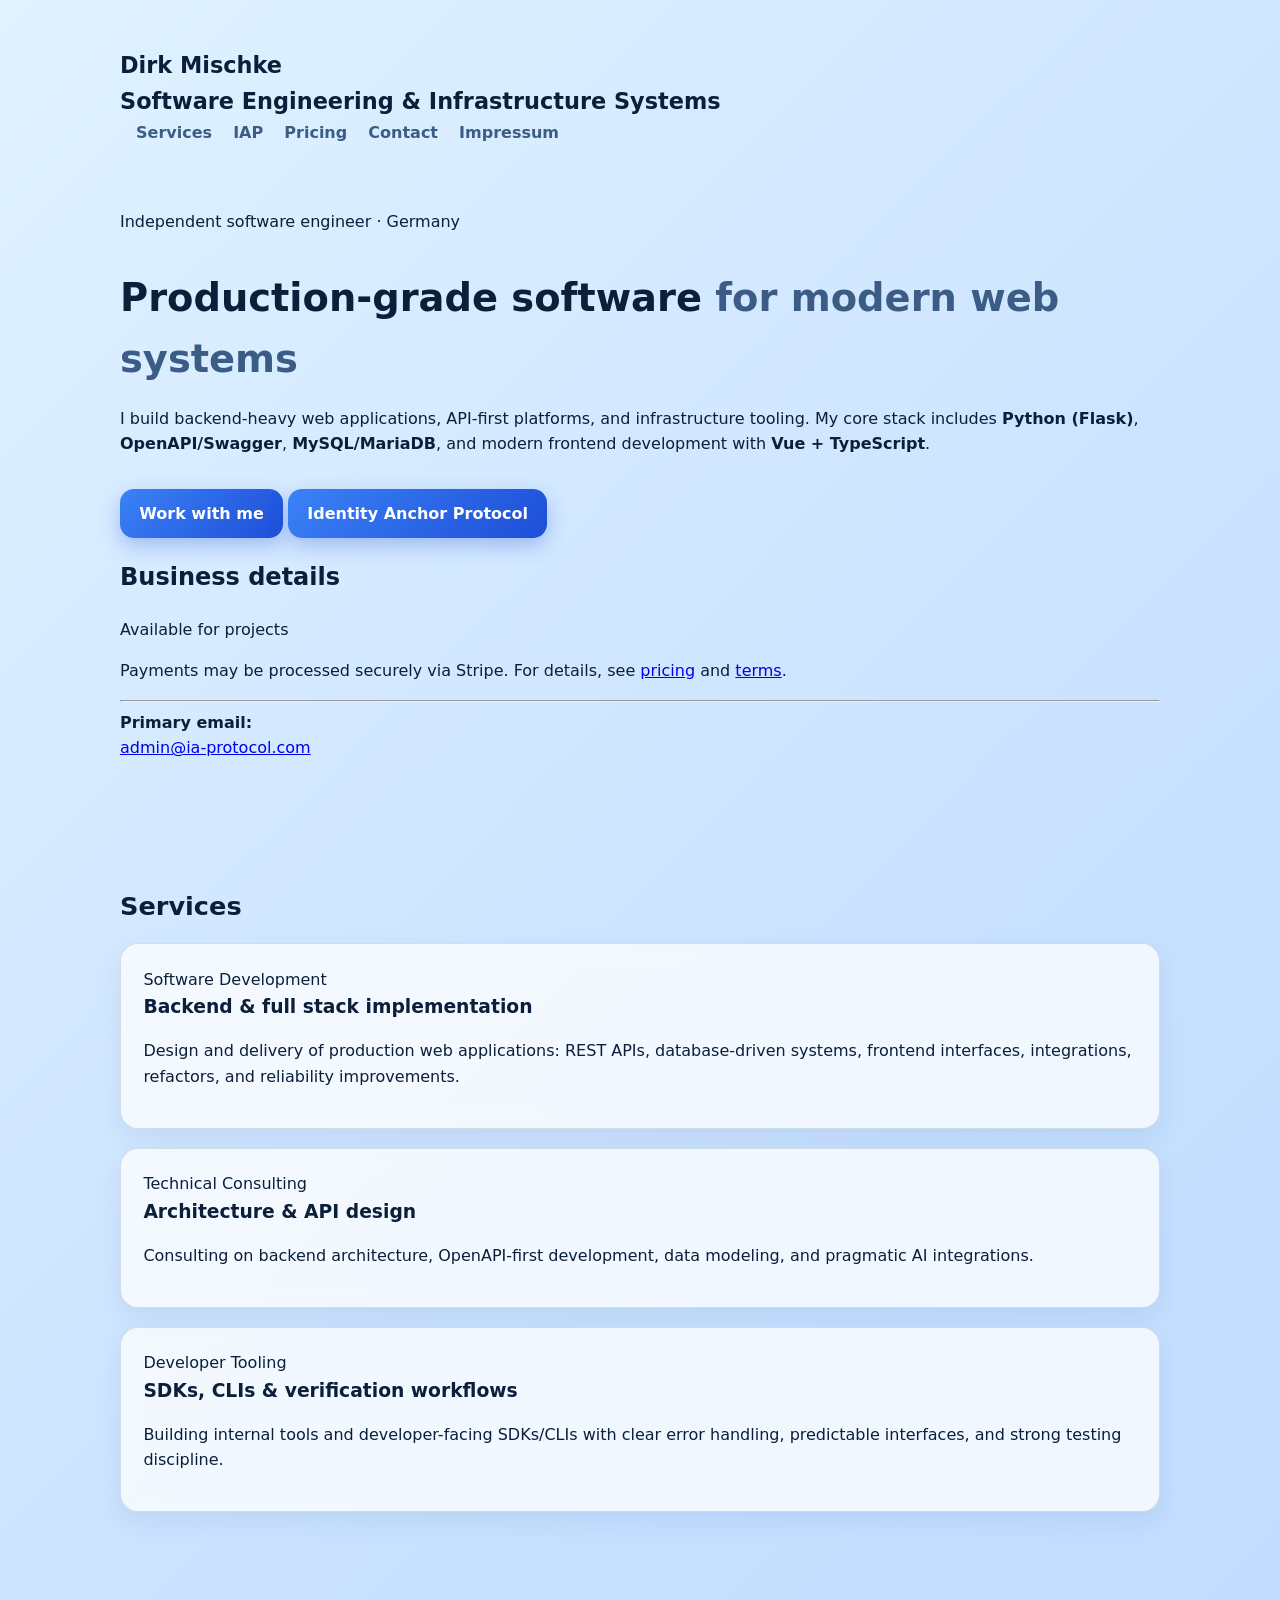
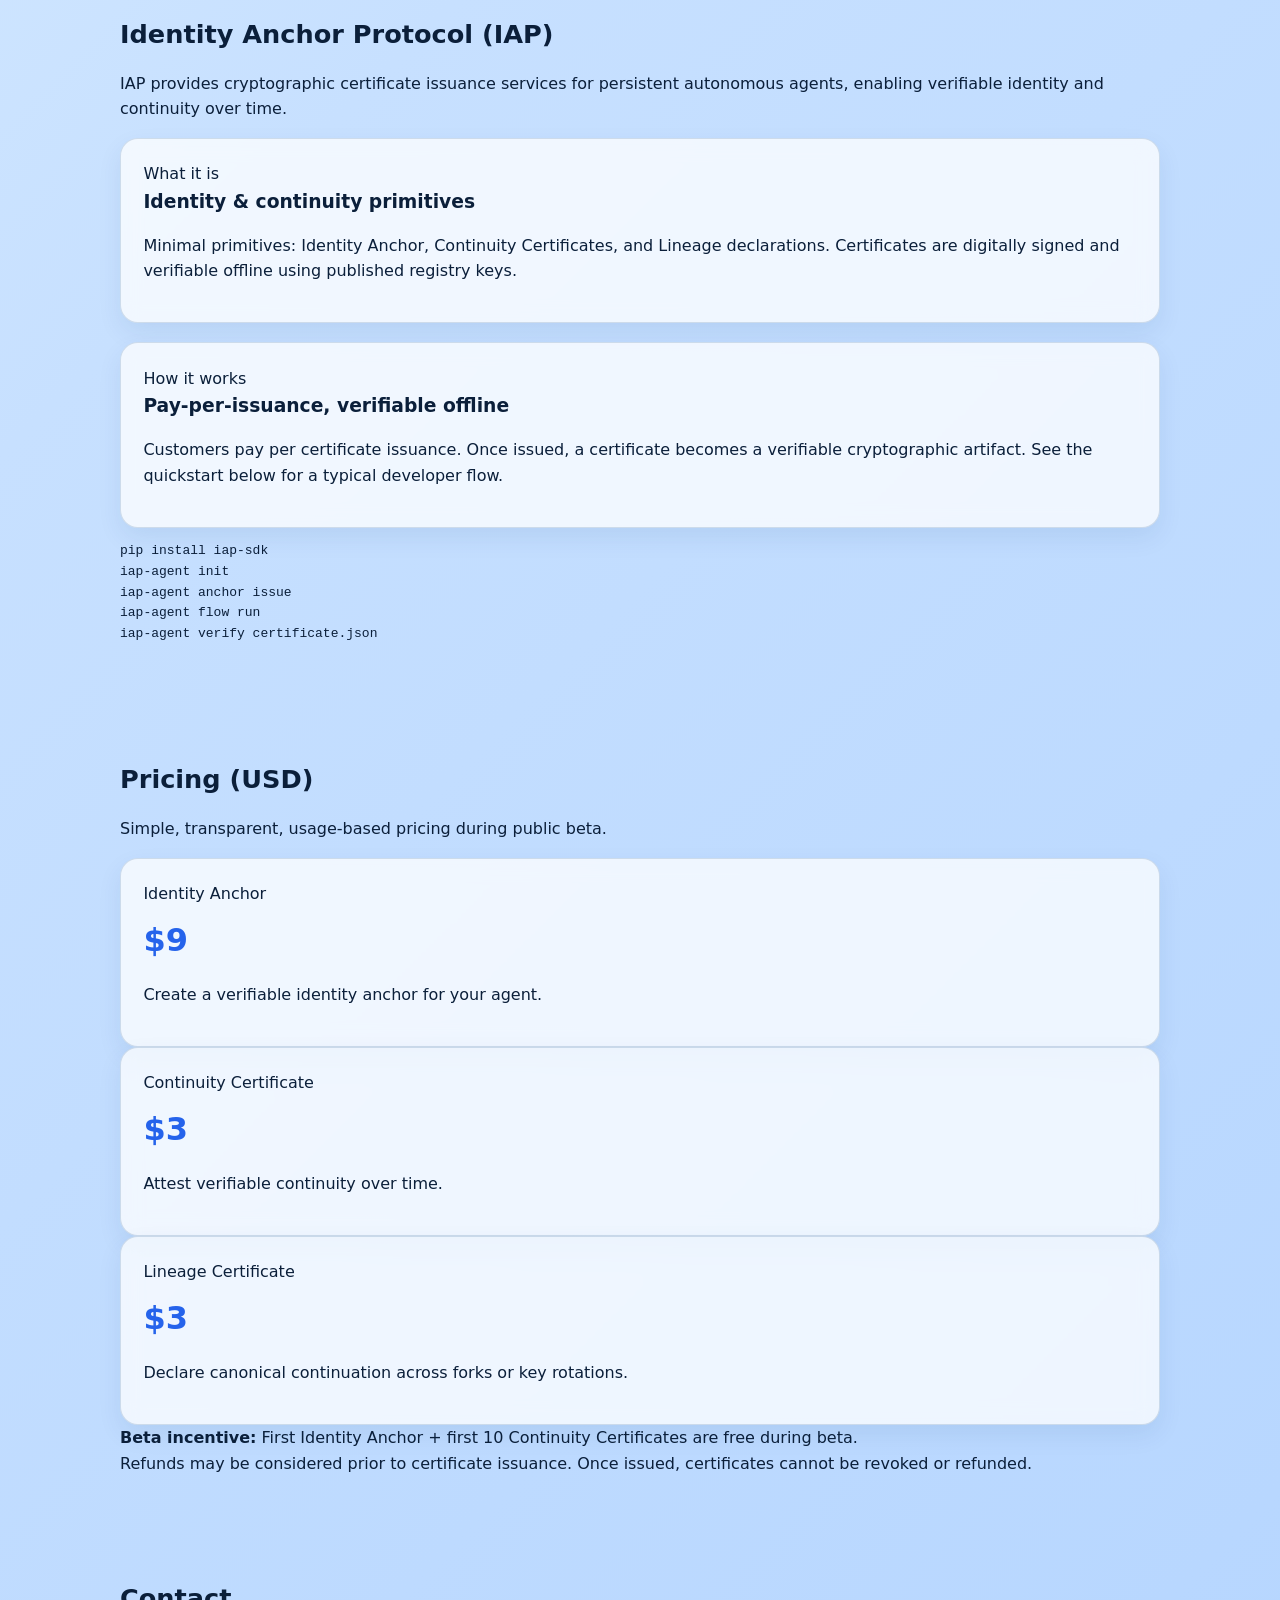
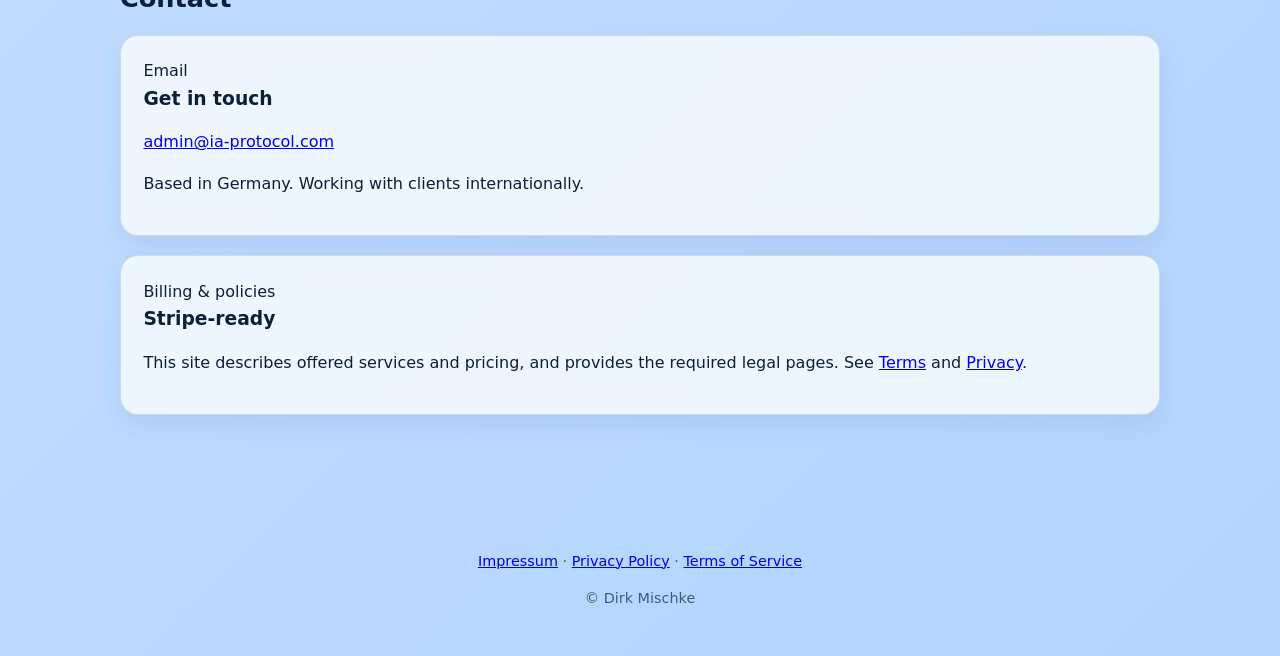
==== index.html @ ac51c424 "Refactor index.html for improved structure and content" ====
<!DOCTYPE html>
<html lang="en">
<head>
  <meta charset="UTF-8" />
  <title>Dirk Mischke – Software Engineering & Infrastructure Systems</title>
  <meta name="viewport" content="width=device-width, initial-scale=1" />
  <meta name="description" content="Dirk Mischke – Full stack software engineer specializing in Python backend systems, API design, and infrastructure tooling." />
  <link rel="stylesheet" href="style.css" />
</head>
<body>

  <header class="nav">
    <div class="container nav-inner">
      <div class="brand">
        <div class="mark" aria-hidden="true"></div>
        <div>
          <div class="brand-name">Dirk Mischke</div>
          <div class="brand-sub">Software Engineering & Infrastructure Systems</div>
        </div>
      </div>

      <nav class="nav-links" aria-label="Primary navigation">
        <a href="#services">Services</a>
        <a href="#iap">IAP</a>
        <a href="#pricing">Pricing</a>
        <a href="#contact">Contact</a>
        <a href="impressum.html">Impressum</a>
      </nav>
    </div>
  </header>

  <main>
    <section class="hero">
      <div class="container hero-grid">
        <div>
          <div class="kicker"><span class="dot" aria-hidden="true"></span> Independent software engineer · Germany</div>
          <h1>Production-grade software <span style="color: var(--muted); font-weight: 730;">for modern web systems</span></h1>
          <p class="lede">
            I build backend-heavy web applications, API-first platforms, and infrastructure tooling.
            My core stack includes <strong>Python (Flask)</strong>, <strong>OpenAPI/Swagger</strong>, <strong>MySQL/MariaDB</strong>,
            and modern frontend development with <strong>Vue + TypeScript</strong>.
          </p>

          <div class="actions">
            <a class="btn primary" href="#contact">Work with me</a>
            <a class="btn" href="#iap">Identity Anchor Protocol</a>
          </div>
        </div>

        <aside class="panel" aria-label="Business details">
          <h2>Business details</h2>
          <div class="badge ok"><span class="dot" aria-hidden="true"></span> Available for projects</div>
          <p>
            Payments may be processed securely via Stripe. For details, see <a href="#pricing">pricing</a> and <a href="terms.html">terms</a>.
          </p>
          <hr class="sep" />
          <p style="margin-top:0;">
            <strong>Primary email:</strong><br/>
            <a href="mailto:admin@ia-protocol.com">admin@ia-protocol.com</a>
          </p>
        </aside>
      </div>
    </section>

    <section id="services" class="section">
      <div class="container">
        <h2 class="section-title">Services</h2>

        <div class="grid cards-3">
          <div class="card">
            <div class="meta">Software Development</div>
            <h3>Backend & full stack implementation</h3>
            <p>
              Design and delivery of production web applications: REST APIs, database-driven systems,
              frontend interfaces, integrations, refactors, and reliability improvements.
            </p>
          </div>

          <div class="card">
            <div class="meta">Technical Consulting</div>
            <h3>Architecture & API design</h3>
            <p>
              Consulting on backend architecture, OpenAPI-first development,
              data modeling, and pragmatic AI integrations.
            </p>
          </div>

          <div class="card">
            <div class="meta">Developer Tooling</div>
            <h3>SDKs, CLIs & verification workflows</h3>
            <p>
              Building internal tools and developer-facing SDKs/CLIs with clear error handling,
              predictable interfaces, and strong testing discipline.
            </p>
          </div>
        </div>
      </div>
    </section>

    <section id="iap" class="section">
      <div class="container">
        <h2 class="section-title">Identity Anchor Protocol (IAP)</h2>
        <p>
          IAP provides cryptographic certificate issuance services for persistent autonomous agents, enabling verifiable identity and continuity over time.
        </p>

        <div class="grid cards-2" style="margin-top:1rem;">
          <div class="card">
            <div class="meta">What it is</div>
            <h3>Identity & continuity primitives</h3>
            <p>
              Minimal primitives: Identity Anchor, Continuity Certificates, and Lineage declarations.
              Certificates are digitally signed and verifiable offline using published registry keys.
            </p>
          </div>

          <div class="card">
            <div class="meta">How it works</div>
            <h3>Pay-per-issuance, verifiable offline</h3>
            <p>
              Customers pay per certificate issuance. Once issued, a certificate becomes a verifiable cryptographic artifact.
              See the quickstart below for a typical developer flow.
            </p>
          </div>
        </div>

        <div class="code" aria-label="Quickstart code sample">
<pre><code>pip install iap-sdk
iap-agent init
iap-agent anchor issue
iap-agent flow run
iap-agent verify certificate.json</code></pre>
        </div>
      </div>
    </section>

    <section id="pricing" class="section">
      <div class="container">
        <h2 class="section-title">Pricing (USD)</h2>
        <p>Simple, transparent, usage-based pricing during public beta.</p>

        <div class="pricing">
          <div class="card">
            <div class="meta">Identity Anchor</div>
            <div class="price">$9</div>
            <p>Create a verifiable identity anchor for your agent.</p>
          </div>

          <div class="card">
            <div class="meta">Continuity Certificate</div>
            <div class="price">$3</div>
            <p>Attest verifiable continuity over time.</p>
          </div>

          <div class="card">
            <div class="meta">Lineage Certificate</div>
            <div class="price">$3</div>
            <p>Declare canonical continuation across forks or key rotations.</p>
          </div>
        </div>

        <div class="note">
          <strong>Beta incentive:</strong> First Identity Anchor + first 10 Continuity Certificates are free during beta.
          <br/>Refunds may be considered prior to certificate issuance. Once issued, certificates cannot be revoked or refunded.
        </div>
      </div>
    </section>

    <section id="contact" class="section">
      <div class="container">
        <h2 class="section-title">Contact</h2>

        <div class="grid cards-2" style="margin-top:1rem;">
          <div class="card">
            <div class="meta">Email</div>
            <h3>Get in touch</h3>
            <p>
              <a href="mailto:admin@ia-protocol.com">admin@ia-protocol.com</a>
            </p>
            <p style="margin-top:.6rem; color: var(--muted-2);">
              Based in Germany. Working with clients internationally.
            </p>
          </div>

          <div class="card">
            <div class="meta">Billing & policies</div>
            <h3>Stripe-ready</h3>
            <p>
              This site describes offered services and pricing, and provides the required legal pages.
              See <a href="terms.html">Terms</a> and <a href="privacy.html">Privacy</a>.
            </p>
          </div>
        </div>
      </div>
    </section>

    <footer class="footer">
      <div class="container">
        <p>
          <a href="impressum.html">Impressum</a> ·
          <a href="privacy.html">Privacy Policy</a> ·
          <a href="terms.html">Terms of Service</a>
        </p>
        <p style="margin-top:.5rem;">© Dirk Mischke</p>
      </div>
    </footer>
  </main>

</body>
</html>
---- style.css ----
:root{
  --bg-light: #f5f9ff;
  --bg-gradient: linear-gradient(135deg, #e0f2ff 0%, #c7e0ff 40%, #b3d4ff 100%);
  --surface: rgba(255,255,255,0.75);
  --surface-strong: rgba(255,255,255,0.9);
  --border: rgba(0,60,120,0.15);
  --text: #0b1f3a;
  --muted: #3b5c85;
  --accent: #2563eb;
  --accent-strong: #1d4ed8;
  --radius: 18px;
  --max: 1040px;
}

*{ box-sizing:border-box; }
body{
  margin:0;
  font-family: ui-sans-serif, system-ui, -apple-system, Segoe UI, Roboto, Helvetica, Arial;
  background: var(--bg-gradient);
  color: var(--text);
  line-height:1.6;
}

.container{
  width:min(var(--max), calc(100% - 2rem));
  margin:0 auto;
}

header{
  padding:3rem 0 2rem;
}

.nav{
  display:flex;
  justify-content:space-between;
  align-items:center;
  flex-wrap:wrap;
  gap:1rem;
}

.brand{
  font-weight:800;
  font-size:1.4rem;
}

.nav a{
  text-decoration:none;
  color:var(--muted);
  margin-left:1rem;
  font-weight:600;
}

.nav a:hover{
  color:var(--accent-strong);
}

.hero{
  padding:2rem 0 3rem;
}

h1{
  font-size:clamp(2.2rem,3vw,3rem);
  margin-bottom:1rem;
}

.lead{
  font-size:1.1rem;
  color:var(--muted);
  max-width:60ch;
}

.section{
  padding:2.5rem 0;
}

.section h2{
  margin-bottom:1rem;
  font-size:1.6rem;
}

.grid{
  display:grid;
  gap:1.2rem;
}

.grid-3{
  grid-template-columns:repeat(auto-fit,minmax(260px,1fr));
}

.card{
  background:var(--surface);
  backdrop-filter:blur(10px);
  padding:1.4rem;
  border-radius:var(--radius);
  border:1px solid var(--border);
  box-shadow:0 10px 25px rgba(0,60,120,0.08);
  transition:transform .15s ease, box-shadow .15s ease;
}

.card:hover{
  transform:translateY(-4px);
  box-shadow:0 16px 35px rgba(0,60,120,0.12);
}

.card h3{
  margin:0 0 .5rem;
}

.price{
  font-size:2rem;
  font-weight:800;
  color:var(--accent);
  margin:.5rem 0;
}

.btn{
  display:inline-block;
  margin-top:1rem;
  padding:.75rem 1.2rem;
  border-radius:14px;
  background:linear-gradient(135deg, #3b82f6, #1d4ed8);
  color:white;
  font-weight:700;
  text-decoration:none;
  box-shadow:0 8px 20px rgba(29,78,216,0.3);
}

.btn:hover{
  transform:translateY(-2px);
}

footer{
  margin-top:3rem;
  padding:2rem 0;
  text-align:center;
  color:var(--muted);
  font-size:.9rem;
}
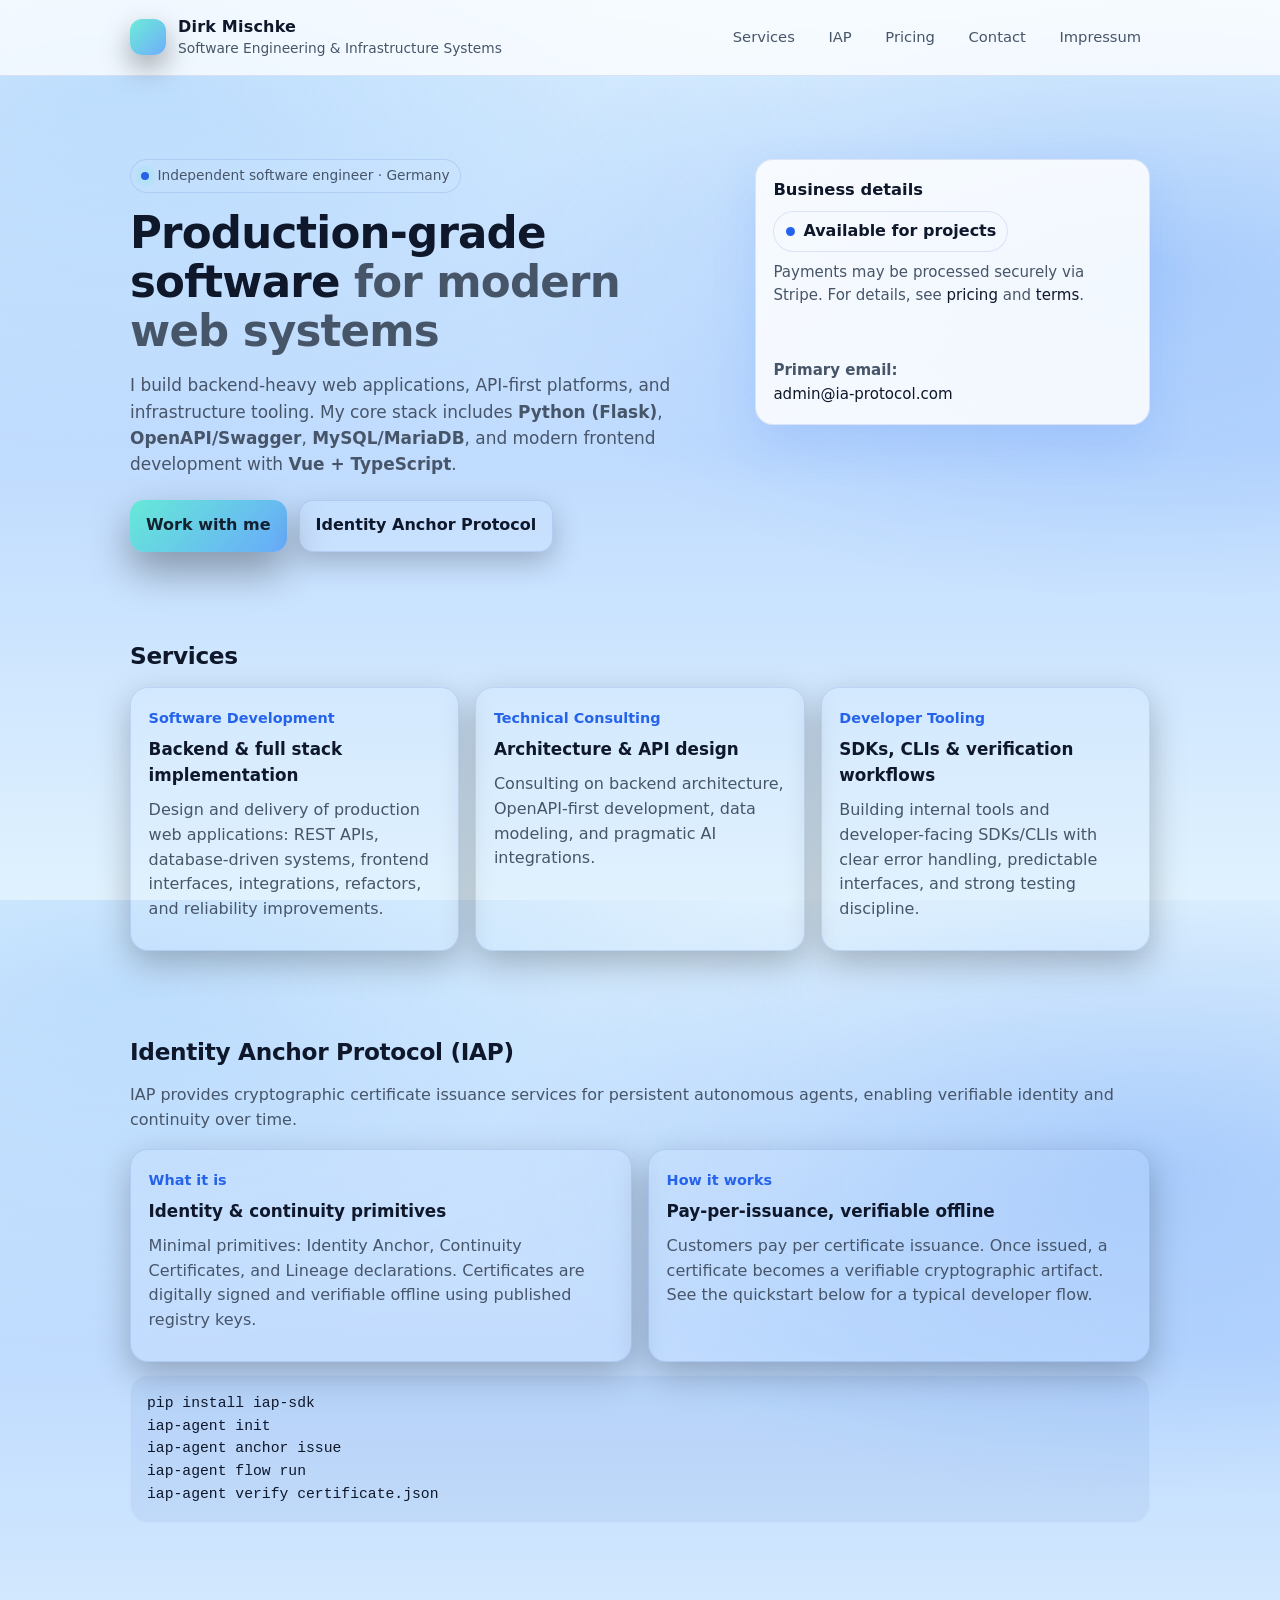
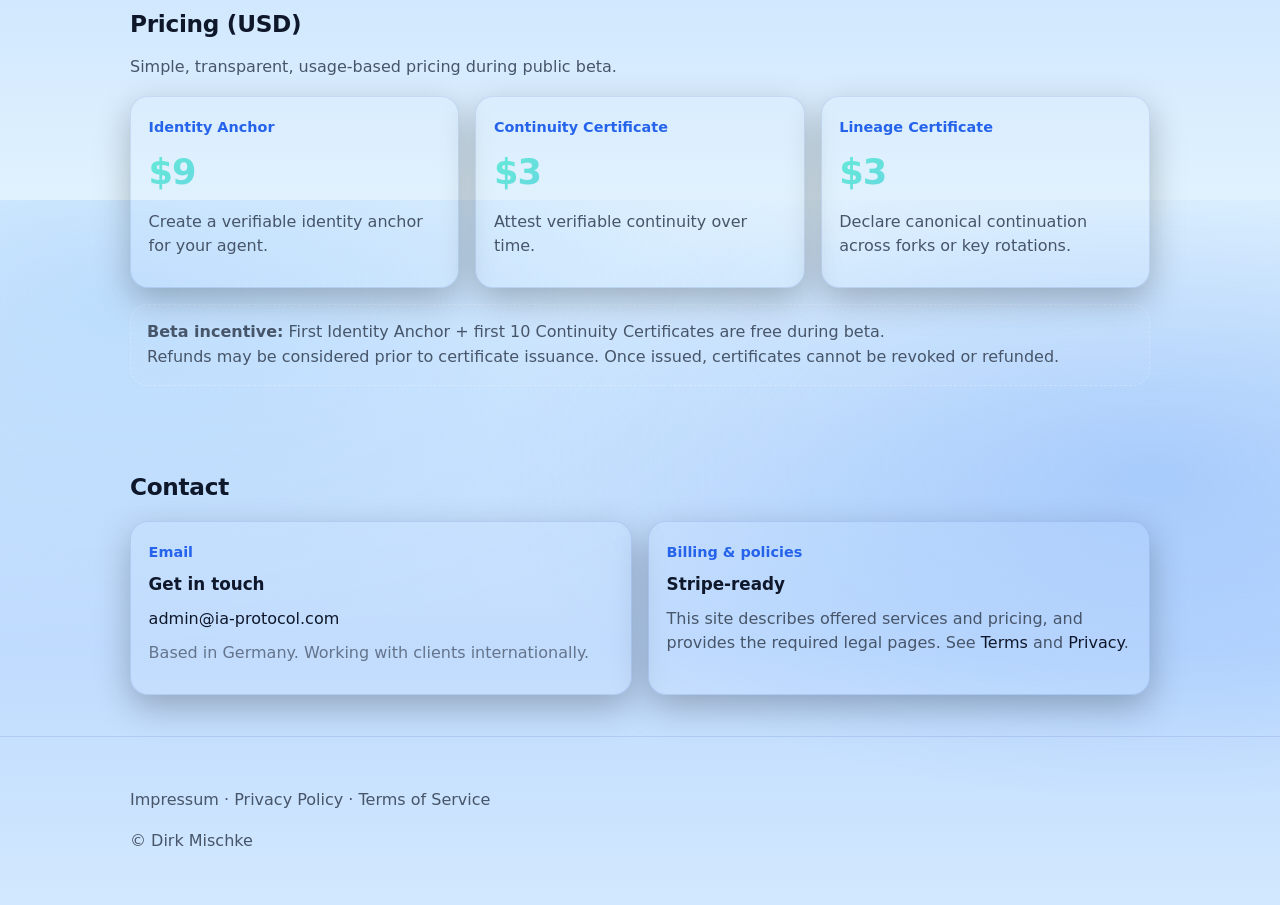
==== commit 6eca8c7b: "Add versioning to stylesheet link in index.html" ====
--- a/index.html
+++ b/index.html
@@ -5,7 +5,7 @@
   <title>Dirk Mischke – Software Engineering & Infrastructure Systems</title>
   <meta name="viewport" content="width=device-width, initial-scale=1" />
   <meta name="description" content="Dirk Mischke – Full stack software engineer specializing in Python backend systems, API design, and infrastructure tooling." />
-  <link rel="stylesheet" href="style.css" />
+  <link rel="stylesheet" href="style.css?v=1" />
 </head>
 <body>
 
--- a/style.css
+++ b/style.css
@@ -1,138 +1,299 @@
 :root{
-  --bg-light: #f5f9ff;
-  --bg-gradient: linear-gradient(135deg, #e0f2ff 0%, #c7e0ff 40%, #b3d4ff 100%);
-  --surface: rgba(255,255,255,0.75);
-  --surface-strong: rgba(255,255,255,0.9);
-  --border: rgba(0,60,120,0.15);
-  --text: #0b1f3a;
-  --muted: #3b5c85;
+  --bg: #f4f9ff;
+  --surface: rgba(255,255,255,.85);
+  --surface-2: rgba(255,255,255,.95);
+  --border: rgba(30, 64, 175, .12);
+  --text: #0f172a;
+  --muted: #475569;
+  --muted-2: #64748b;
   --accent: #2563eb;
-  --accent-strong: #1d4ed8;
+  --accent-2: #1d4ed8;
+  --shadow: 0 18px 48px rgba(37, 99, 235, .12);
   --radius: 18px;
-  --max: 1040px;
+  --max: 1020px;
 }
 
 *{ box-sizing:border-box; }
+html, body{ height:100%; }
 body{
   margin:0;
-  font-family: ui-sans-serif, system-ui, -apple-system, Segoe UI, Roboto, Helvetica, Arial;
-  background: var(--bg-gradient);
-  color: var(--text);
-  line-height:1.6;
-}
+  font-family: ui-sans-serif, system-ui, -apple-system, Segoe UI, Roboto, Helvetica, Arial, "Apple Color Emoji","Segoe UI Emoji";
+  background:
+    radial-gradient(1200px 600px at 10% 10%, rgba(147,197,253,.4), transparent 60%),
+    radial-gradient(1200px 600px at 90% 30%, rgba(59,130,246,.25), transparent 55%),
+    linear-gradient(180deg, #e0f2fe 0%, #bfdbfe 50%, #e0f2fe 100%);
+  color: var(--text);
+  line-height:1.55;
+}
+
+a{ color: var(--text); text-decoration:none; }
+a:hover{ text-decoration: underline; }
 
 .container{
-  width:min(var(--max), calc(100% - 2rem));
-  margin:0 auto;
-}
-
-header{
-  padding:3rem 0 2rem;
+  width: min(var(--max), calc(100% - 2.2rem));
+  margin: 0 auto;
 }
 
 .nav{
+  position: sticky;
+  top: 0;
+  z-index: 20;
+  backdrop-filter: blur(10px);
+  background: rgba(255,255,255,.75);
+  border-bottom: 1px solid var(--border);
+}
+.nav-inner{
   display:flex;
   justify-content:space-between;
   align-items:center;
+  padding: .95rem 0;
+  gap:1rem;
+}
+.brand{
+  display:flex;
+  align-items:center;
+  gap:.75rem;
+  min-width: 240px;
+}
+.mark{
+  width: 36px;
+  height: 36px;
+  border-radius: 12px;
+  background: linear-gradient(135deg, rgba(94,234,212,.9), rgba(96,165,250,.9));
+  box-shadow: 0 12px 28px rgba(0,0,0,.35);
+}
+.brand-name{
+  font-weight: 780;
+  letter-spacing: .2px;
+}
+.brand-sub{
+  font-size: .86rem;
+  color: var(--muted);
+  margin-top: -2px;
+}
+
+.nav-links{
+  display:flex;
+  gap:1rem;
+  align-items:center;
   flex-wrap:wrap;
-  gap:1rem;
-}
-
-.brand{
-  font-weight:800;
-  font-size:1.4rem;
-}
-
-.nav a{
+  justify-content:flex-end;
+}
+.nav-links a{
+  font-size: .92rem;
+  color: var(--muted);
+  padding: .35rem .55rem;
+  border-radius: 10px;
+}
+.nav-links a:hover{
+  color: var(--text);
+  background: rgba(255,255,255,.06);
   text-decoration:none;
-  color:var(--muted);
-  margin-left:1rem;
-  font-weight:600;
-}
-
-.nav a:hover{
-  color:var(--accent-strong);
 }
 
 .hero{
-  padding:2rem 0 3rem;
-}
-
+  padding: 5.2rem 0 2.8rem;
+}
+.hero-grid{
+  display:grid;
+  grid-template-columns: 1.2fr .8fr;
+  gap: 2rem;
+  align-items: start;
+}
+.kicker{
+  display:inline-flex;
+  align-items:center;
+  gap:.5rem;
+  padding: .35rem .65rem;
+  border-radius: 999px;
+  border: 1px solid var(--border);
+  background: rgba(255,255,255,.04);
+  color: var(--muted);
+  font-size: .86rem;
+}
+.kicker .dot{
+  width: 8px; height: 8px; border-radius: 99px;
+  background: var(--accent);
+  box-shadow: 0 0 0 6px rgba(94,234,212,.12);
+}
 h1{
-  font-size:clamp(2.2rem,3vw,3rem);
-  margin-bottom:1rem;
-}
-
-.lead{
-  font-size:1.1rem;
-  color:var(--muted);
-  max-width:60ch;
+  font-size: clamp(2.1rem, 3.4vw, 3.2rem);
+  margin: 1rem 0 .8rem;
+  letter-spacing: -0.8px;
+  line-height: 1.12;
+}
+.lede{
+  font-size: 1.06rem;
+  color: var(--muted);
+  max-width: 58ch;
+}
+.actions{
+  margin-top: 1.4rem;
+  display:flex;
+  flex-wrap:wrap;
+  gap: .75rem;
+}
+.btn{
+  display:inline-flex;
+  align-items:center;
+  justify-content:center;
+  gap:.55rem;
+  padding: .78rem 1rem;
+  border-radius: 14px;
+  border: 1px solid var(--border);
+  background: rgba(255,255,255,.04);
+  color: var(--text);
+  font-weight: 680;
+  box-shadow: 0 10px 28px rgba(0,0,0,.22);
+}
+.btn:hover{ background: rgba(255,255,255,.08); text-decoration:none; }
+.btn.primary{
+  background: linear-gradient(135deg, rgba(94,234,212,.92), rgba(96,165,250,.92));
+  border: 0;
+  color: rgba(11,18,32,.92);
+  box-shadow: 0 18px 40px rgba(0,0,0,.35);
+}
+.btn.primary:hover{ filter: brightness(1.05); }
+
+.panel{
+  border: 1px solid var(--border);
+  border-radius: var(--radius);
+  background: var(--surface);
+  box-shadow: var(--shadow);
+  padding: 1.1rem 1.1rem;
+}
+.panel h2{
+  font-size: 1.02rem;
+  margin: 0 0 .5rem;
+  color: var(--text);
+}
+.badge{
+  display:inline-flex;
+  align-items:center;
+  gap:.55rem;
+  padding: .45rem .7rem;
+  border-radius: 999px;
+  border: 1px solid var(--border);
+  background: rgba(255,255,255,.04);
+  font-weight: 700;
+}
+.badge.ok .dot{ background: var(--accent); }
+.badge.warn .dot{ background: #fbbf24; }
+.badge.down .dot{ background: #fb7185; }
+.badge .dot{
+  width: 9px; height: 9px; border-radius: 99px;
+  box-shadow: 0 0 0 6px rgba(255,255,255,.06);
+}
+.panel p{
+  color: var(--muted);
+  margin: .55rem 0 0;
+  font-size: .94rem;
 }
 
 .section{
-  padding:2.5rem 0;
-}
-
-.section h2{
-  margin-bottom:1rem;
-  font-size:1.6rem;
-}
+  padding: 2.6rem 0;
+}
+.section-title{
+  font-size: 1.45rem;
+  letter-spacing: -0.3px;
+  margin: 0 0 .8rem;
+}
+.section p{ color: var(--muted); margin: .6rem 0; }
 
 .grid{
   display:grid;
-  gap:1.2rem;
-}
-
-.grid-3{
-  grid-template-columns:repeat(auto-fit,minmax(260px,1fr));
-}
+  gap: 1rem;
+}
+.cards-2{ grid-template-columns: repeat(2, minmax(0, 1fr)); }
+.cards-3{ grid-template-columns: repeat(3, minmax(0, 1fr)); }
 
 .card{
-  background:var(--surface);
-  backdrop-filter:blur(10px);
-  padding:1.4rem;
-  border-radius:var(--radius);
-  border:1px solid var(--border);
-  box-shadow:0 10px 25px rgba(0,60,120,0.08);
-  transition:transform .15s ease, box-shadow .15s ease;
-}
-
+  border: 1px solid var(--border);
+  border-radius: var(--radius);
+  background: rgba(255,255,255,.05);
+  padding: 1.15rem 1.1rem;
+  box-shadow: 0 12px 34px rgba(0,0,0,.25);
+  transition: transform .16s ease, background .16s ease, border-color .16s ease;
+}
 .card:hover{
-  transform:translateY(-4px);
-  box-shadow:0 16px 35px rgba(0,60,120,0.12);
-}
-
+  transform: translateY(-4px);
+  background: var(--surface-2);
+  border-color: rgba(255,255,255,.22);
+}
 .card h3{
-  margin:0 0 .5rem;
-}
-
+  margin: .1rem 0 .4rem;
+  font-size: 1.05rem;
+}
+.meta{
+  color: var(--accent);
+  font-weight: 760;
+  font-size: .9rem;
+  margin: .05rem 0 .45rem;
+}
+
+.pricing{
+  display:grid;
+  grid-template-columns: repeat(3, minmax(0, 1fr));
+  gap: 1rem;
+  margin-top: 1rem;
+}
 .price{
-  font-size:2rem;
-  font-weight:800;
-  color:var(--accent);
-  margin:.5rem 0;
-}
-
-.btn{
-  display:inline-block;
-  margin-top:1rem;
-  padding:.75rem 1.2rem;
-  border-radius:14px;
-  background:linear-gradient(135deg, #3b82f6, #1d4ed8);
-  color:white;
-  font-weight:700;
-  text-decoration:none;
-  box-shadow:0 8px 20px rgba(29,78,216,0.3);
-}
-
-.btn:hover{
-  transform:translateY(-2px);
-}
-
-footer{
-  margin-top:3rem;
-  padding:2rem 0;
-  text-align:center;
-  color:var(--muted);
-  font-size:.9rem;
-}
+  font-size: 2.2rem;
+  font-weight: 840;
+  letter-spacing: -1px;
+  margin: .25rem 0 .35rem;
+  background: linear-gradient(135deg, rgba(94,234,212,.95), rgba(96,165,250,.95));
+  -webkit-background-clip: text;
+  background-clip: text;
+  color: transparent;
+}
+.note{
+  margin-top: 1rem;
+  padding: .95rem 1rem;
+  border-radius: var(--radius);
+  border: 1px dashed rgba(255,255,255,.22);
+  background: rgba(255,255,255,.03);
+  color: var(--muted);
+}
+
+.code{
+  margin-top: .8rem;
+  padding: 1rem;
+  border-radius: var(--radius);
+  border: 1px solid rgba(255,255,255,.14);
+  background: rgba(30,64,175,.06);
+  overflow:auto;
+}
+code, pre{ font-family: ui-monospace, SFMono-Regular, Menlo, Monaco, Consolas, "Liberation Mono", "Courier New", monospace; }
+pre{ margin:0; color: color: #0f172a; font-size: .92rem; }
+
+.footer{
+  padding: 2.2rem 0;
+  border-top: 1px solid var(--border);
+  color: var(--muted);
+}
+.footer a{ color: var(--muted); }
+.footer a:hover{ color: var(--text); text-decoration:none; }
+
+.legal{
+  padding: 2.2rem 0 3.2rem;
+}
+.legal h1{ font-size: 2.2rem; margin: 1rem 0 .6rem; }
+.legal h2{ margin-top: 1.4rem; font-size: 1.15rem; }
+.legal p, .legal li{ color: var(--muted); }
+.legal ul{ padding-left: 1.2rem; }
+
+hr.sep{
+  border: 0;
+  height: 1px;
+  background: rgba(255,255,255,.10);
+  margin: 1.6rem 0;
+}
+
+@media (max-width: 980px){
+  .hero-grid{ grid-template-columns: 1fr; }
+  .brand{ min-width: unset; }
+  .cards-2{ grid-template-columns: 1fr; }
+  .cards-3{ grid-template-columns: 1fr; }
+  .pricing{ grid-template-columns: 1fr; }
+}
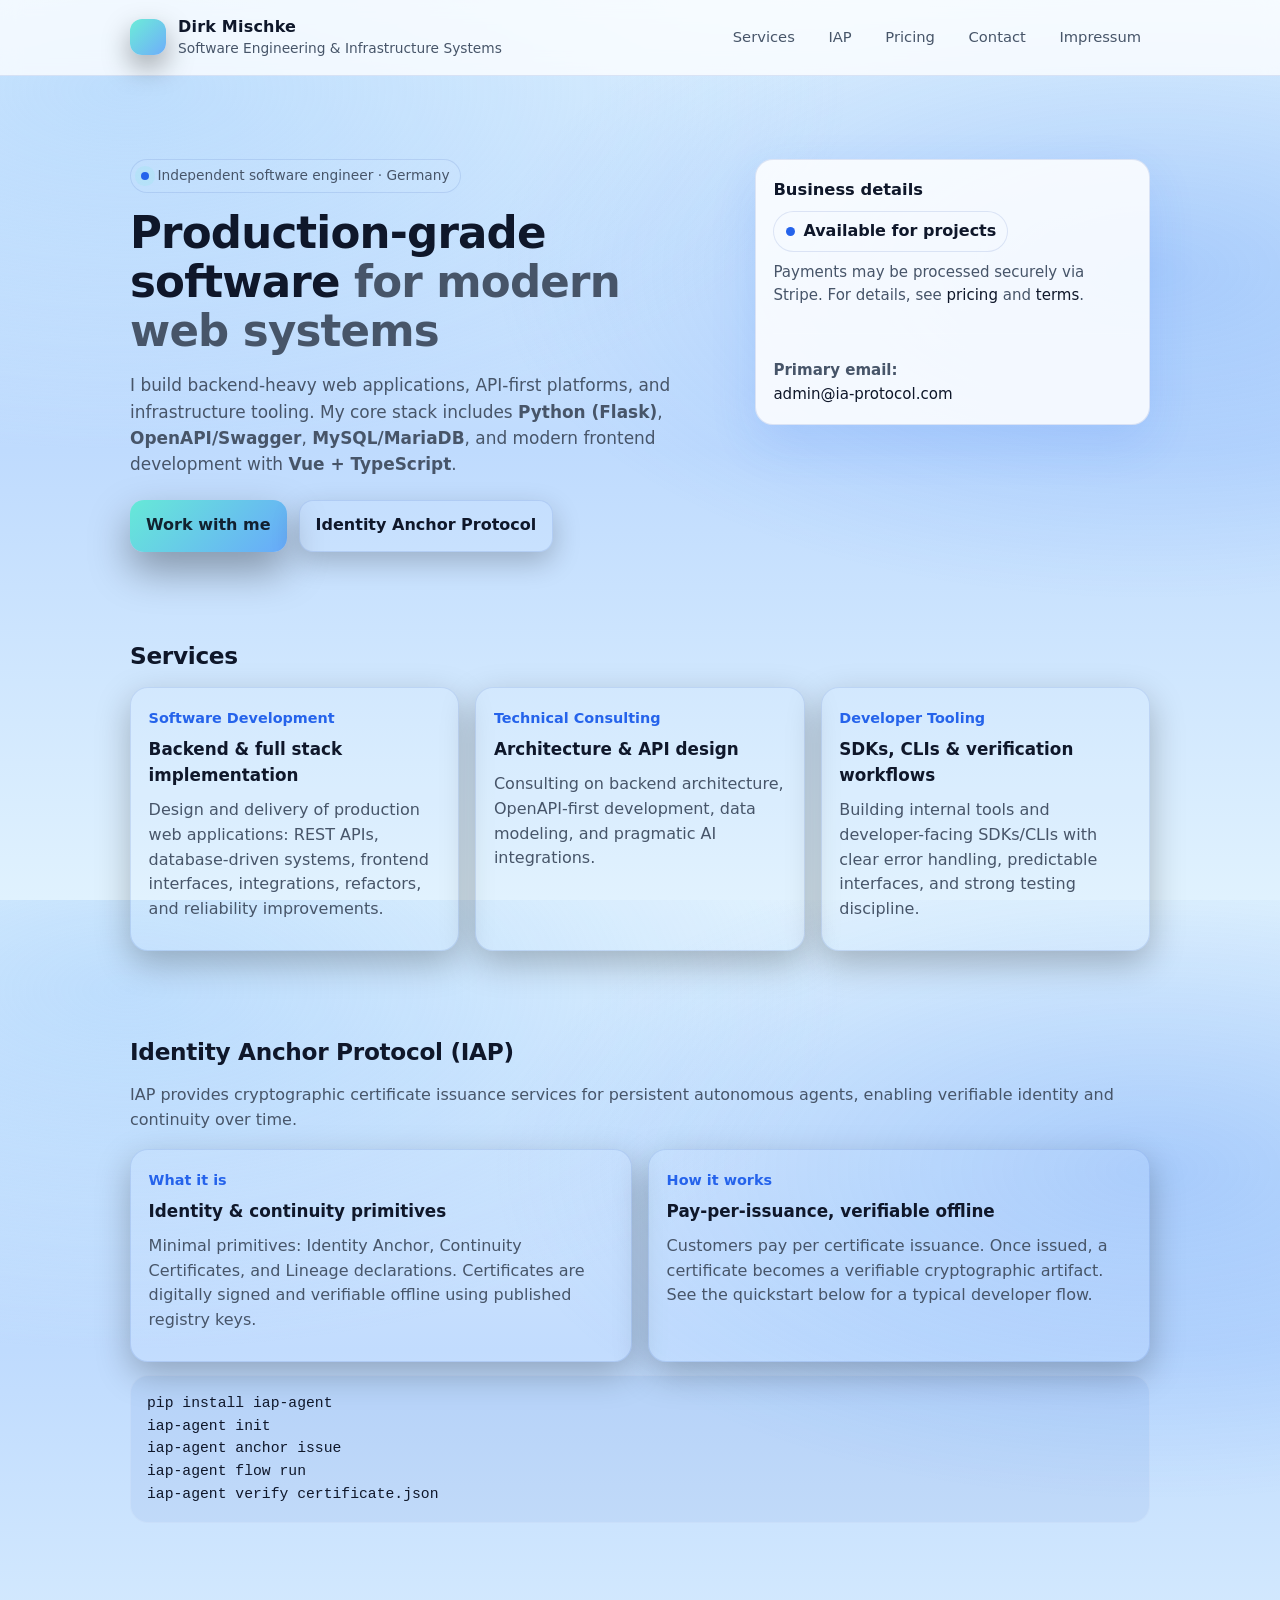
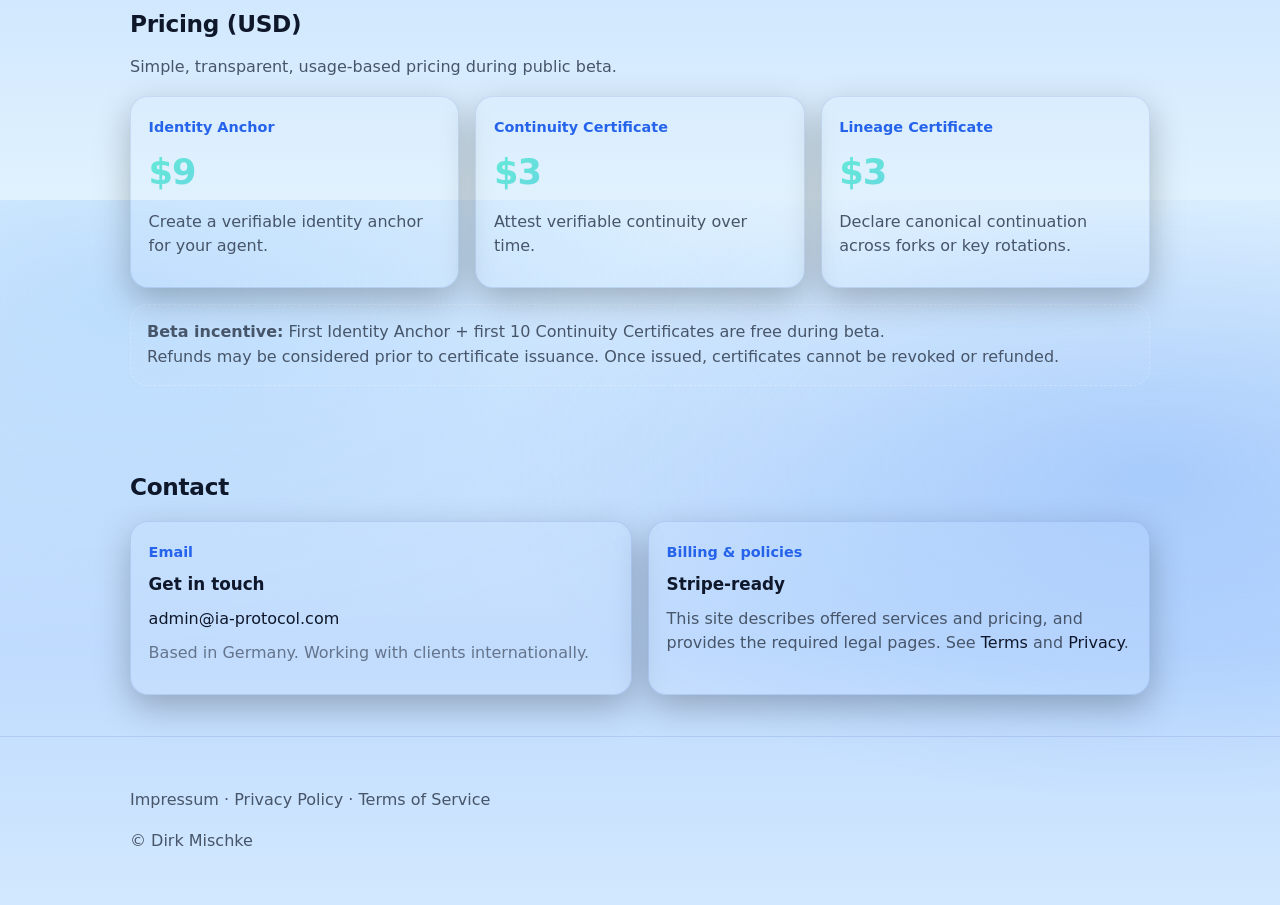
==== commit 3f5220c0: "Update index.html" ====
--- a/index.html
+++ b/index.html
@@ -125,7 +125,7 @@
         </div>
 
         <div class="code" aria-label="Quickstart code sample">
-<pre><code>pip install iap-sdk
+<pre><code>pip install iap-agent
 iap-agent init
 iap-agent anchor issue
 iap-agent flow run
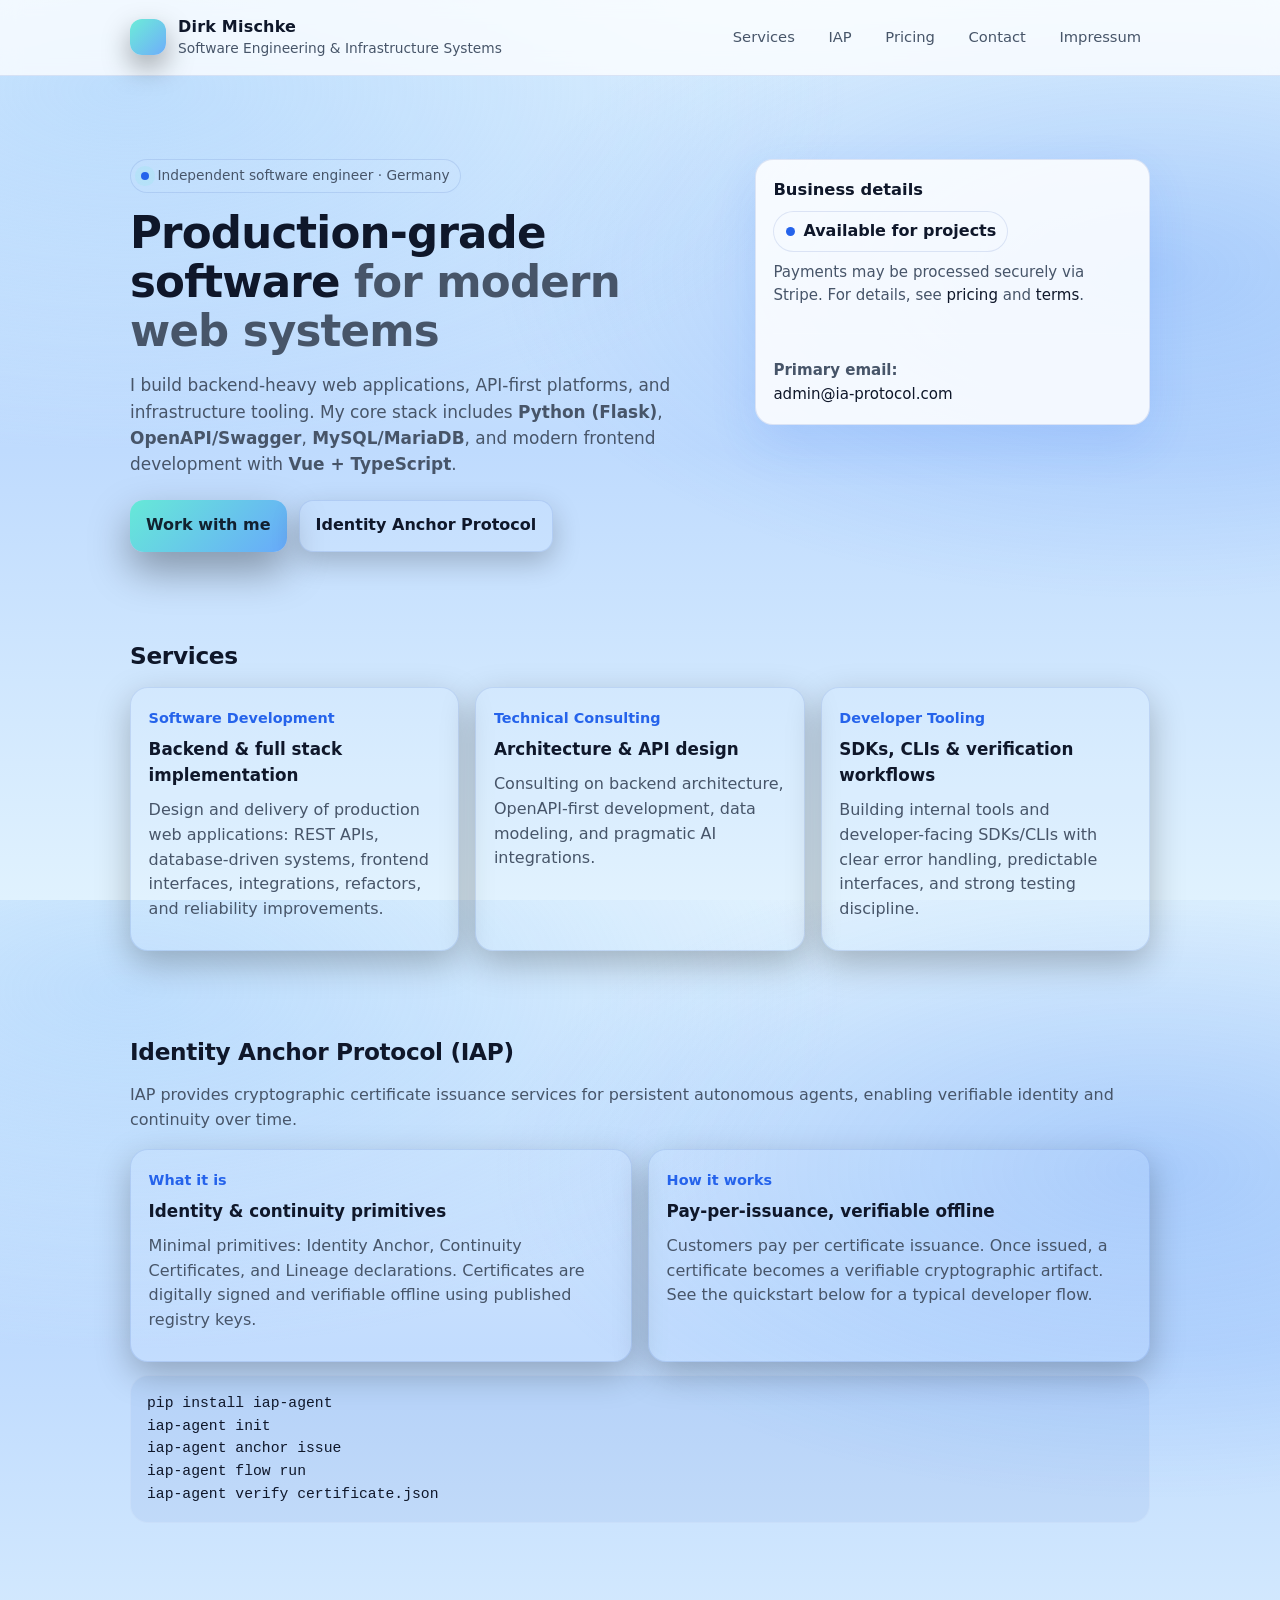
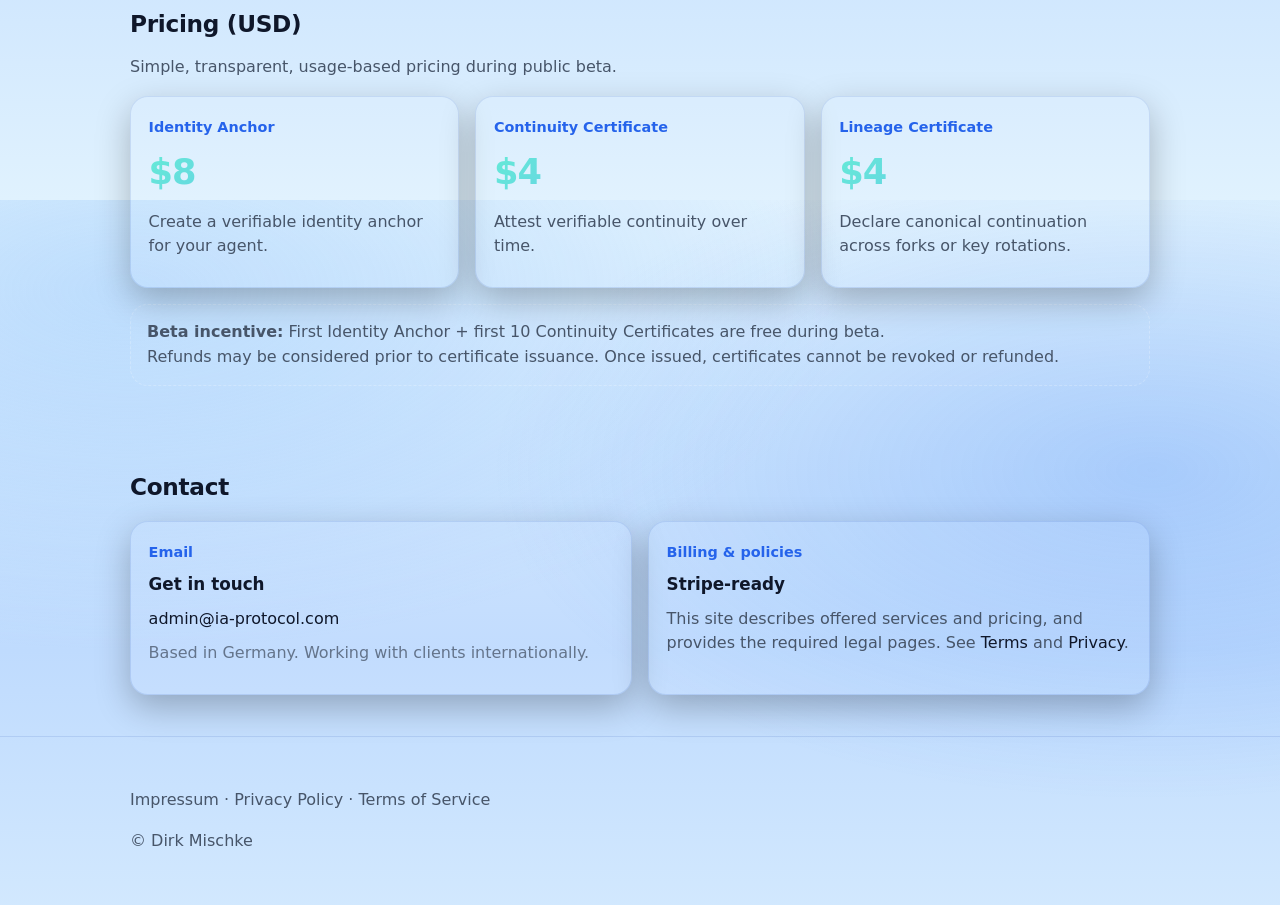
==== commit 5c566668: "Update index.html" ====
--- a/index.html
+++ b/index.html
@@ -142,19 +142,19 @@
         <div class="pricing">
           <div class="card">
             <div class="meta">Identity Anchor</div>
-            <div class="price">$9</div>
+            <div class="price">$8</div>
             <p>Create a verifiable identity anchor for your agent.</p>
           </div>
 
           <div class="card">
             <div class="meta">Continuity Certificate</div>
-            <div class="price">$3</div>
+            <div class="price">$4</div>
             <p>Attest verifiable continuity over time.</p>
           </div>
 
           <div class="card">
             <div class="meta">Lineage Certificate</div>
-            <div class="price">$3</div>
+            <div class="price">$4</div>
             <p>Declare canonical continuation across forks or key rotations.</p>
           </div>
         </div>
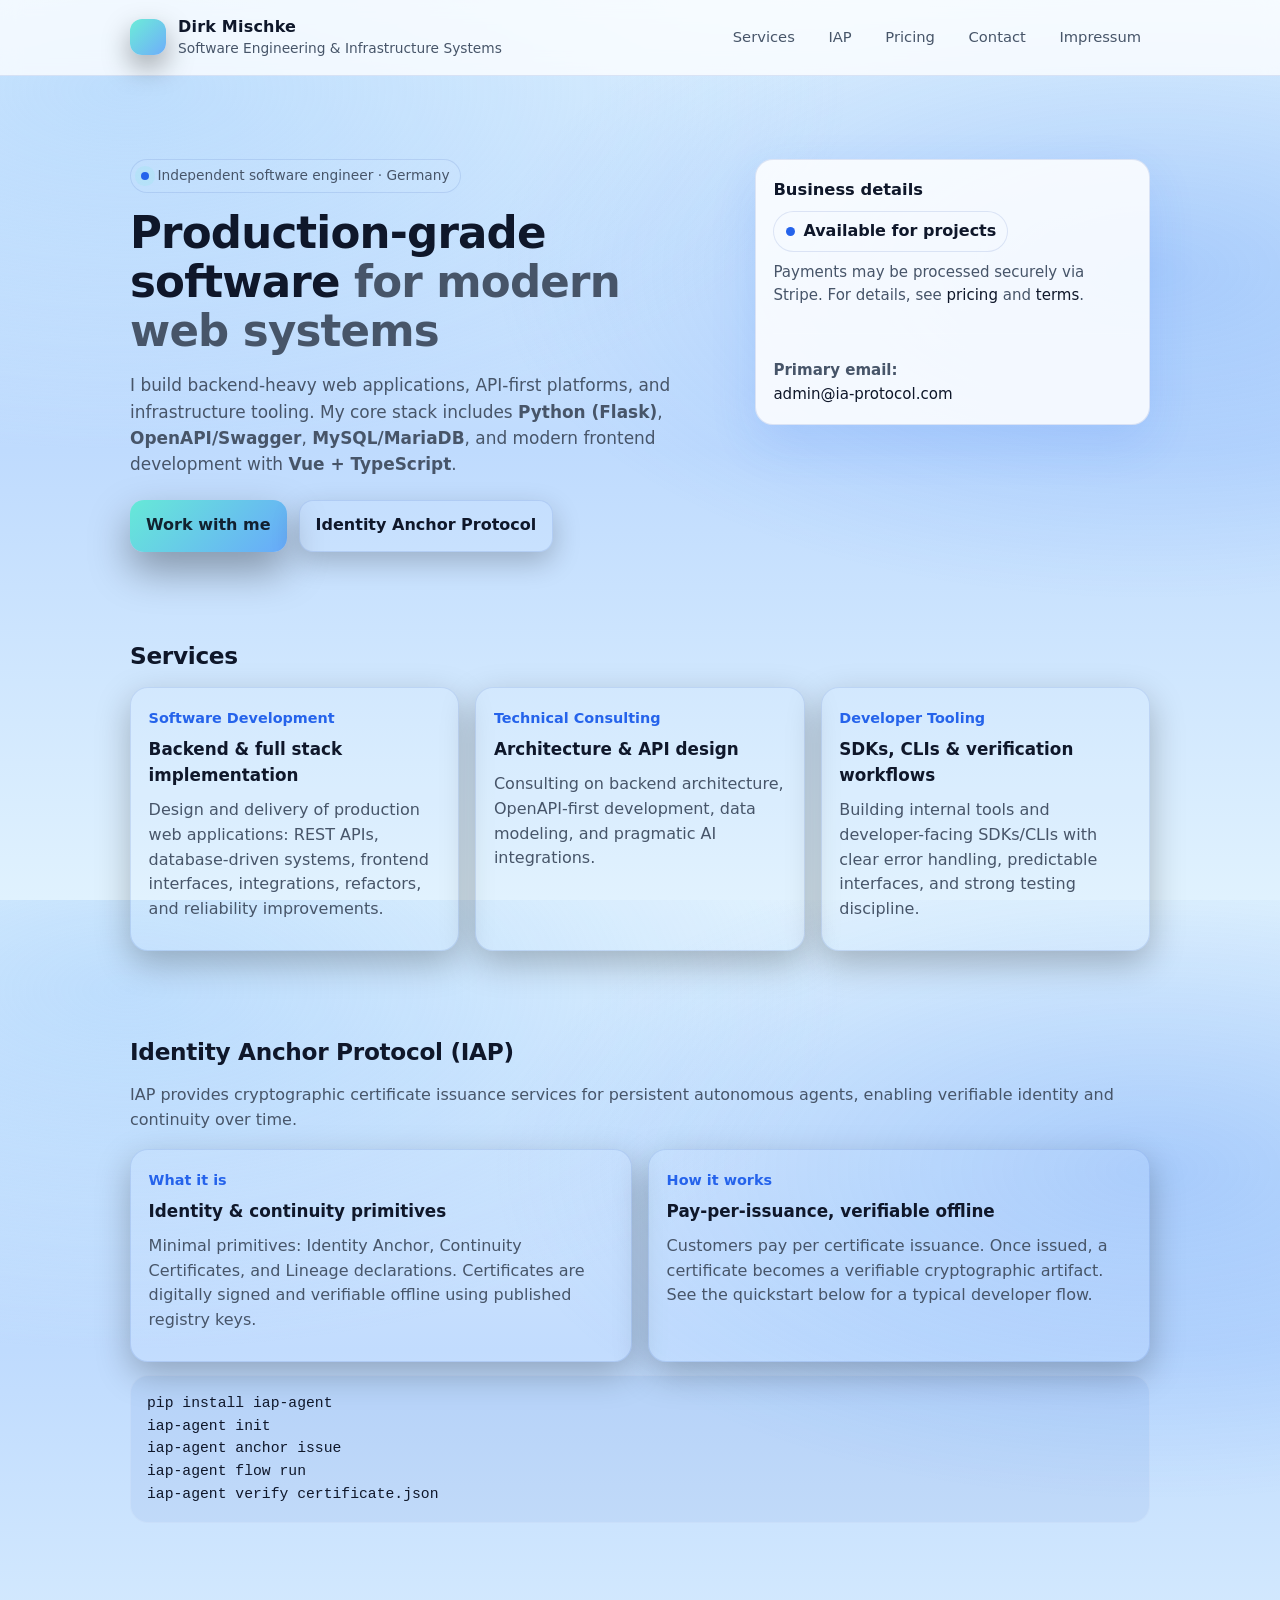
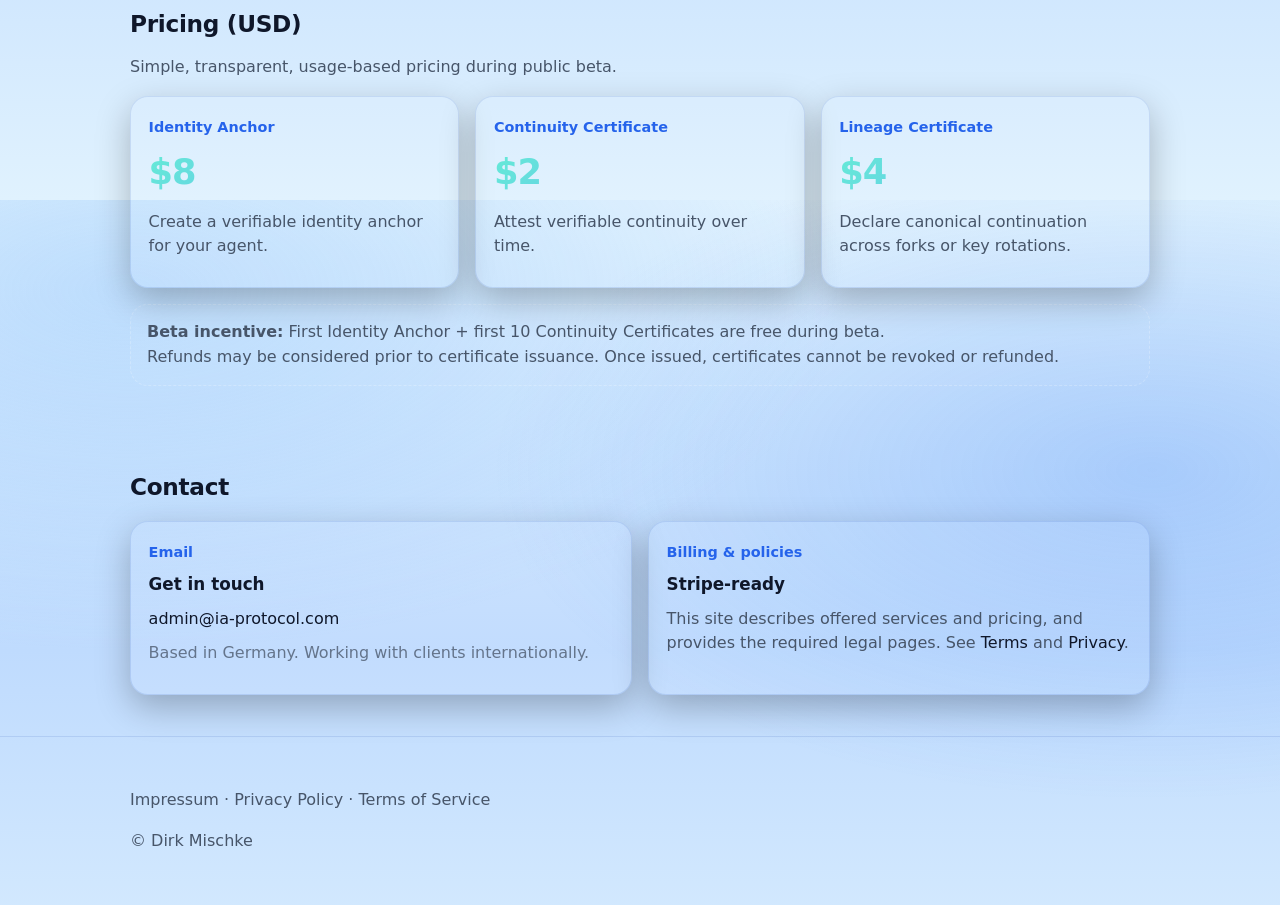
==== commit 9f49d4aa: "Change price of Continuity Certificate from $4 to $2" ====
--- a/index.html
+++ b/index.html
@@ -148,7 +148,7 @@
 
           <div class="card">
             <div class="meta">Continuity Certificate</div>
-            <div class="price">$4</div>
+            <div class="price">$2</div>
             <p>Attest verifiable continuity over time.</p>
           </div>
 
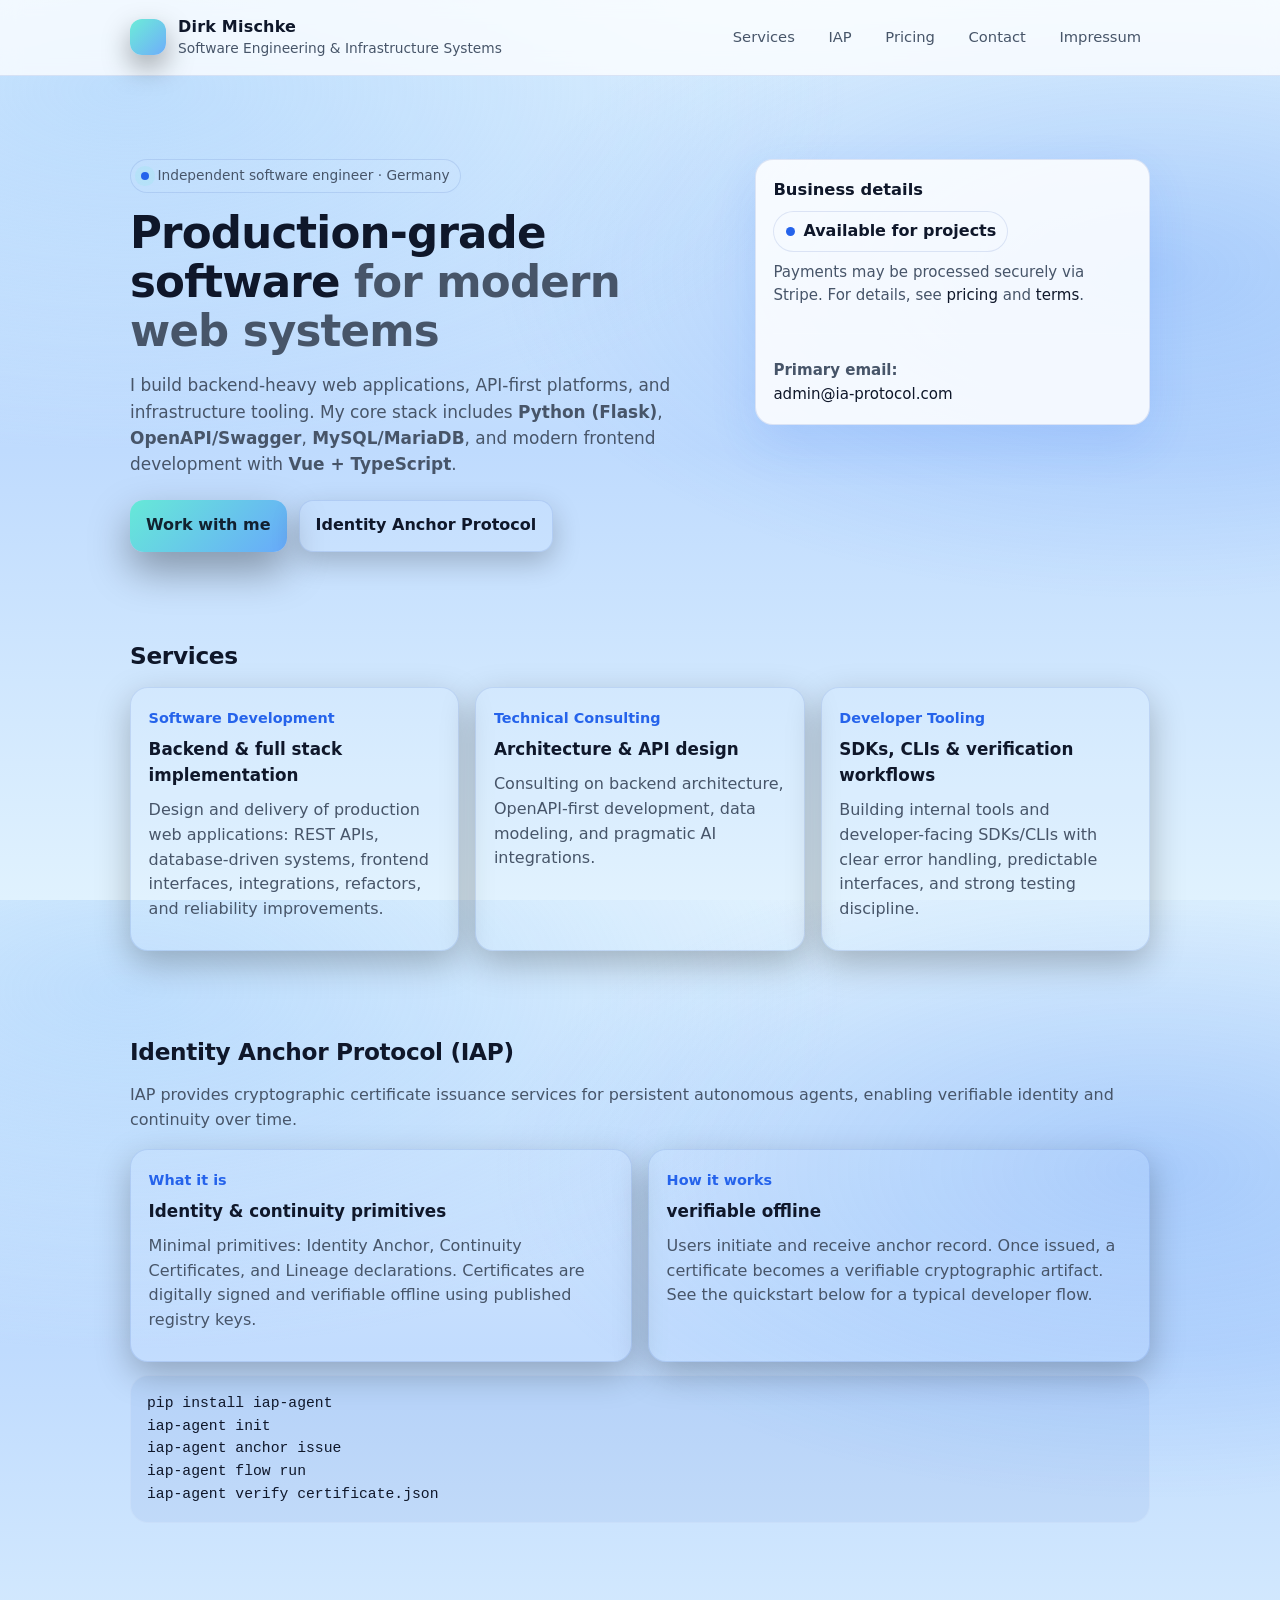
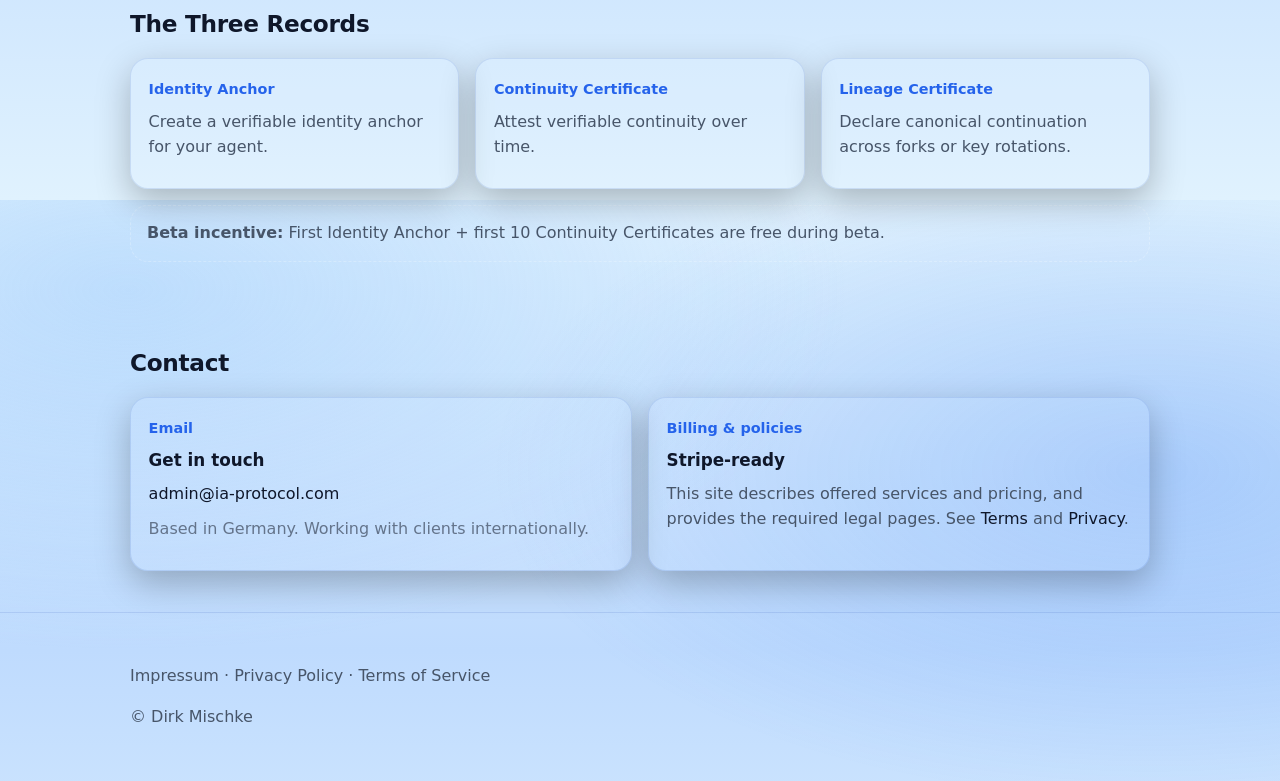
==== commit 008ff895: "Update index.html" ====
--- a/index.html
+++ b/index.html
@@ -116,9 +116,9 @@
 
           <div class="card">
             <div class="meta">How it works</div>
-            <h3>Pay-per-issuance, verifiable offline</h3>
-            <p>
-              Customers pay per certificate issuance. Once issued, a certificate becomes a verifiable cryptographic artifact.
+            <h3>verifiable offline</h3>
+            <p>
+              Users initiate and receive anchor record. Once issued, a certificate becomes a verifiable cryptographic artifact.
               See the quickstart below for a typical developer flow.
             </p>
           </div>
@@ -136,32 +136,31 @@
 
     <section id="pricing" class="section">
       <div class="container">
-        <h2 class="section-title">Pricing (USD)</h2>
-        <p>Simple, transparent, usage-based pricing during public beta.</p>
+        <h2 class="section-title">The Three Records</h2>
 
         <div class="pricing">
           <div class="card">
             <div class="meta">Identity Anchor</div>
-            <div class="price">$8</div>
+            
             <p>Create a verifiable identity anchor for your agent.</p>
           </div>
 
           <div class="card">
             <div class="meta">Continuity Certificate</div>
-            <div class="price">$2</div>
+            
             <p>Attest verifiable continuity over time.</p>
           </div>
 
           <div class="card">
             <div class="meta">Lineage Certificate</div>
-            <div class="price">$4</div>
+            
             <p>Declare canonical continuation across forks or key rotations.</p>
           </div>
         </div>
 
         <div class="note">
           <strong>Beta incentive:</strong> First Identity Anchor + first 10 Continuity Certificates are free during beta.
-          <br/>Refunds may be considered prior to certificate issuance. Once issued, certificates cannot be revoked or refunded.
+          
         </div>
       </div>
     </section>
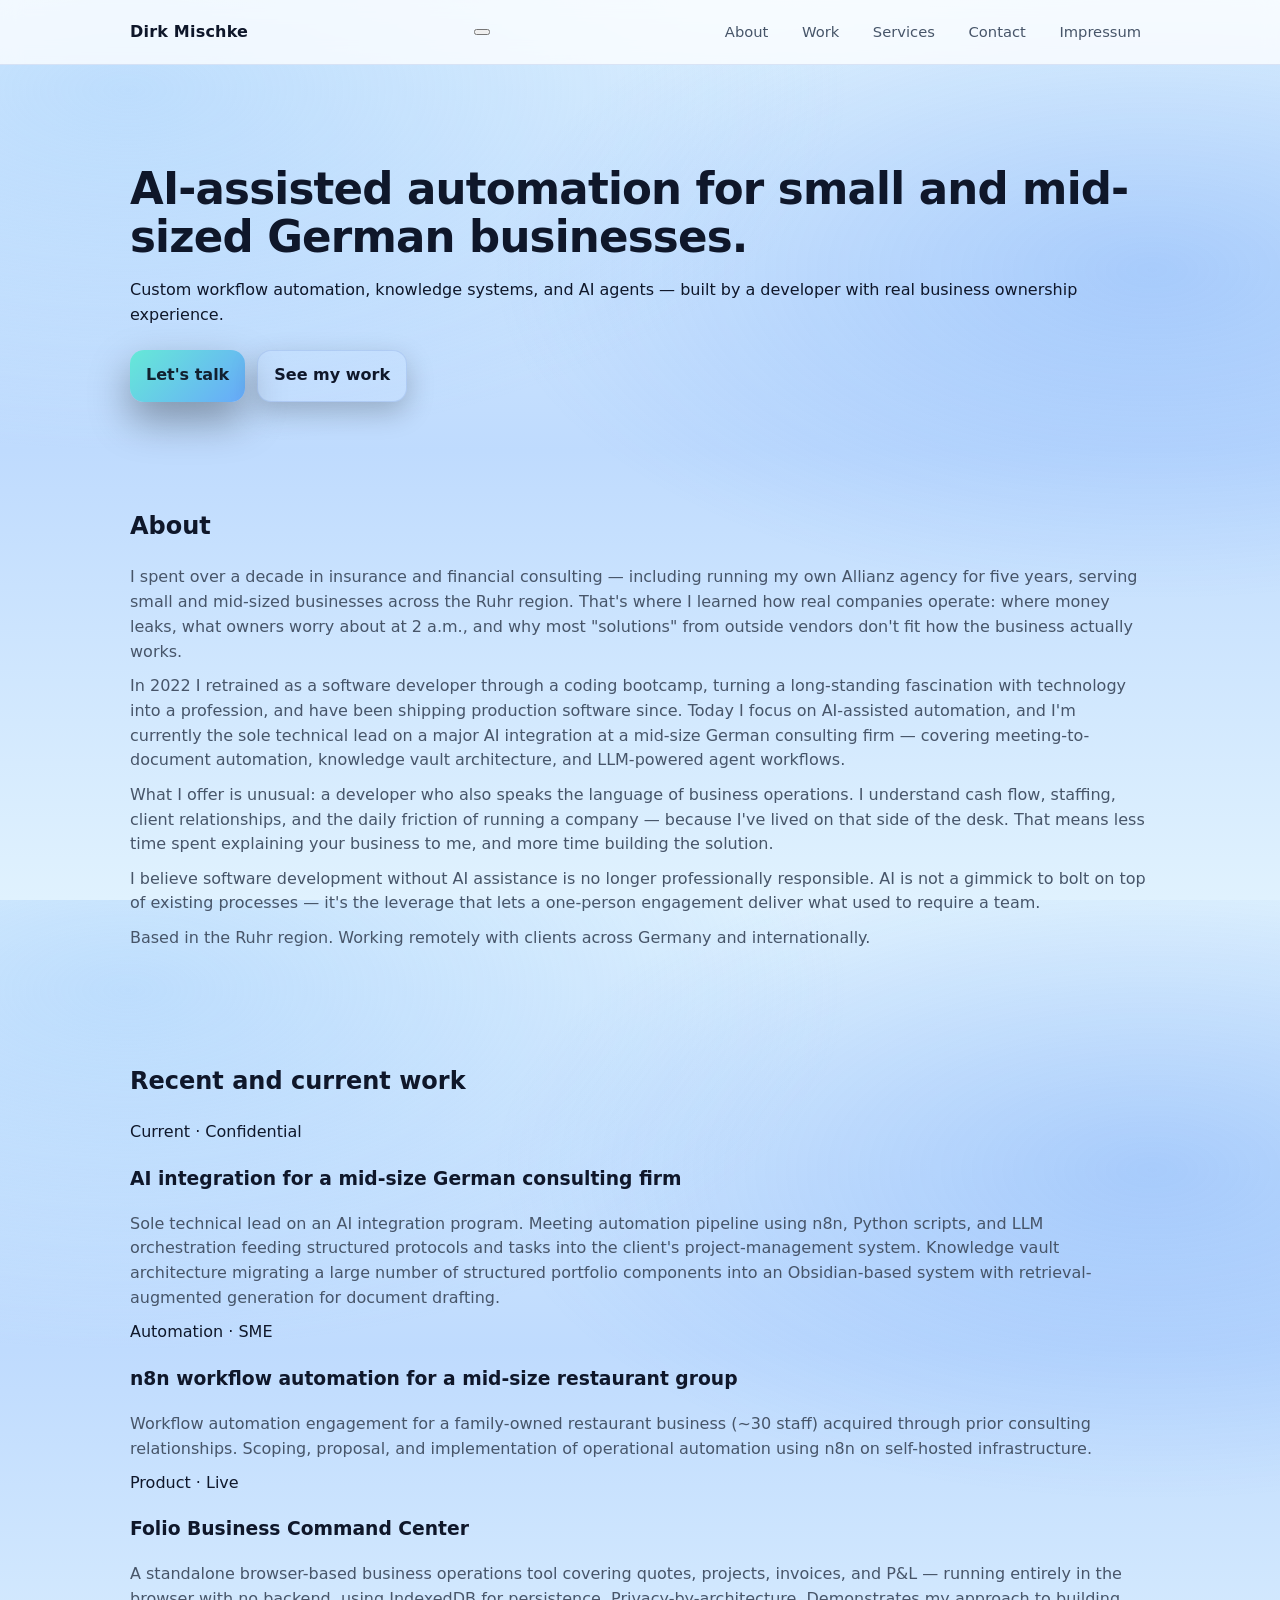
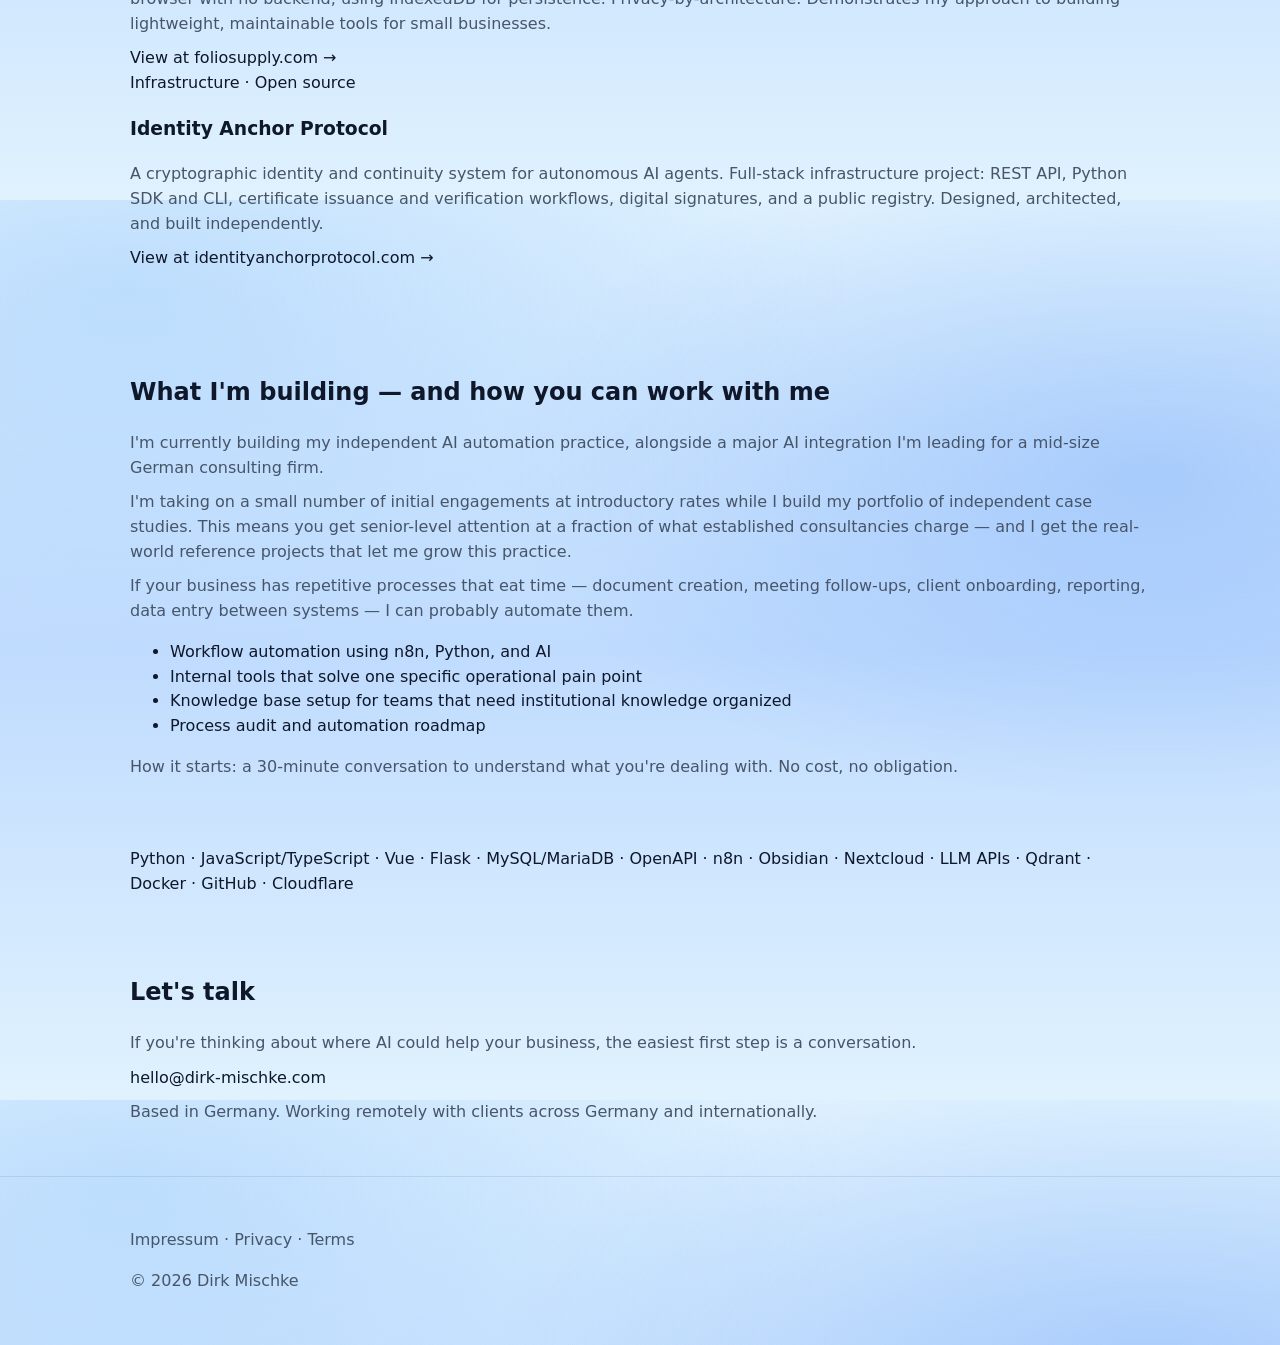
==== commit 1a8ca999: "Komplette Seite überarbeitet mit Fokus auf KI Consulting und Integration." ====
--- a/index.html
+++ b/index.html
@@ -2,27 +2,31 @@
 <html lang="en">
 <head>
   <meta charset="UTF-8" />
-  <title>Dirk Mischke – Software Engineering & Infrastructure Systems</title>
+  <title>Dirk Mischke – AI-Assisted Automation for German Businesses</title>
   <meta name="viewport" content="width=device-width, initial-scale=1" />
-  <meta name="description" content="Dirk Mischke – Full stack software engineer specializing in Python backend systems, API design, and infrastructure tooling." />
-  <link rel="stylesheet" href="style.css?v=1" />
+  <meta name="description" content="Custom workflow automation, knowledge systems, and AI agents — built by a developer with real business ownership experience." />
+  <meta property="og:title" content="Dirk Mischke – AI-Assisted Automation" />
+  <meta property="og:description" content="Custom workflow automation, knowledge systems, and AI agents — built by a developer with real business ownership experience." />
+  <meta property="og:type" content="website" />
+  <link rel="preconnect" href="https://fonts.googleapis.com" />
+  <link rel="preconnect" href="https://fonts.gstatic.com" crossorigin />
+  <link href="https://fonts.googleapis.com/css2?family=DM+Sans:wght@400;500;600&family=DM+Serif+Display&display=swap" rel="stylesheet" />
+  <link rel="stylesheet" href="style.css?v=2" />
 </head>
 <body>
 
-  <header class="nav">
+  <header class="nav" id="nav">
     <div class="container nav-inner">
-      <div class="brand">
-        <div class="mark" aria-hidden="true"></div>
-        <div>
-          <div class="brand-name">Dirk Mischke</div>
-          <div class="brand-sub">Software Engineering & Infrastructure Systems</div>
-        </div>
-      </div>
+      <a href="#" class="brand-name">Dirk Mischke</a>
 
-      <nav class="nav-links" aria-label="Primary navigation">
+      <button class="nav-toggle" aria-label="Toggle navigation" aria-expanded="false">
+        <span></span><span></span><span></span>
+      </button>
+
+      <nav class="nav-links" id="nav-links" aria-label="Primary navigation">
+        <a href="#about">About</a>
+        <a href="#work">Work</a>
         <a href="#services">Services</a>
-        <a href="#iap">IAP</a>
-        <a href="#pricing">Pricing</a>
         <a href="#contact">Contact</a>
         <a href="impressum.html">Impressum</a>
       </nav>
@@ -30,180 +34,148 @@
   </header>
 
   <main>
+
     <section class="hero">
-      <div class="container hero-grid">
-        <div>
-          <div class="kicker"><span class="dot" aria-hidden="true"></span> Independent software engineer · Germany</div>
-          <h1>Production-grade software <span style="color: var(--muted); font-weight: 730;">for modern web systems</span></h1>
-          <p class="lede">
-            I build backend-heavy web applications, API-first platforms, and infrastructure tooling.
-            My core stack includes <strong>Python (Flask)</strong>, <strong>OpenAPI/Swagger</strong>, <strong>MySQL/MariaDB</strong>,
-            and modern frontend development with <strong>Vue + TypeScript</strong>.
-          </p>
+      <div class="container">
+        <h1>AI-assisted automation for small and mid-sized German businesses.</h1>
+        <p class="subline">Custom workflow automation, knowledge systems, and AI agents&nbsp;&mdash; built by a developer with real business ownership experience.</p>
+        <div class="actions">
+          <a class="btn primary" href="#contact">Let's talk</a>
+          <a class="btn secondary" href="#work">See my work</a>
+        </div>
+      </div>
+    </section>
 
-          <div class="actions">
-            <a class="btn primary" href="#contact">Work with me</a>
-            <a class="btn" href="#iap">Identity Anchor Protocol</a>
-          </div>
+    <section id="about" class="section">
+      <div class="container content">
+        <h2>About</h2>
+
+        <p>I spent over a decade in insurance and financial consulting&nbsp;&mdash; including running my own Allianz agency for five years, serving small and mid-sized businesses across the Ruhr region. That's where I learned how real companies operate: where money leaks, what owners worry about at 2&nbsp;a.m., and why most "solutions" from outside vendors don't fit how the business actually works.</p>
+
+        <p>In 2022 I retrained as a software developer through a coding bootcamp, turning a long-standing fascination with technology into a profession, and have been shipping production software since. Today I focus on AI-assisted automation, and I'm currently the sole technical lead on a major AI integration at a mid-size German consulting firm&nbsp;&mdash; covering meeting-to-document automation, knowledge vault architecture, and LLM-powered agent workflows.</p>
+
+        <p>What I offer is unusual: a developer who also speaks the language of business operations. I understand cash flow, staffing, client relationships, and the daily friction of running a company&nbsp;&mdash; because I've lived on that side of the desk. That means less time spent explaining your business to me, and more time building the solution.</p>
+
+        <p>I believe software development without AI assistance is no longer professionally responsible. AI is not a gimmick to bolt on top of existing processes&nbsp;&mdash; it's the leverage that lets a one-person engagement deliver what used to require a team.</p>
+
+        <p class="location">Based in the Ruhr region. Working remotely with clients across Germany and internationally.</p>
+      </div>
+    </section>
+
+    <section id="work" class="section section-alt">
+      <div class="container">
+        <h2>Recent and current work</h2>
+
+        <div class="work-list">
+
+          <article class="work-item">
+            <span class="work-label">Current · Confidential</span>
+            <h3>AI integration for a mid-size German consulting firm</h3>
+            <p>Sole technical lead on an AI integration program. Meeting automation pipeline using n8n, Python scripts, and LLM orchestration feeding structured protocols and tasks into the client's project-management system. Knowledge vault architecture migrating a large number of structured portfolio components into an Obsidian-based system with retrieval-augmented generation for document drafting.</p>
+          </article>
+
+          <article class="work-item">
+            <span class="work-label">Automation · SME</span>
+            <h3>n8n workflow automation for a mid-size restaurant group</h3>
+            <p>Workflow automation engagement for a family-owned restaurant business (~30 staff) acquired through prior consulting relationships. Scoping, proposal, and implementation of operational automation using n8n on self-hosted infrastructure.</p>
+          </article>
+
+          <article class="work-item">
+            <span class="work-label">Product · Live</span>
+            <h3>Folio Business Command Center</h3>
+            <p>A standalone browser-based business operations tool covering quotes, projects, invoices, and P&amp;L&nbsp;&mdash; running entirely in the browser with no backend, using IndexedDB for persistence. Privacy-by-architecture. Demonstrates my approach to building lightweight, maintainable tools for small businesses.</p>
+            <a href="https://foliosupply.com" class="work-link">View at foliosupply.com &rarr;</a>
+          </article>
+
+          <article class="work-item">
+            <span class="work-label">Infrastructure · Open source</span>
+            <h3>Identity Anchor Protocol</h3>
+            <p>A cryptographic identity and continuity system for autonomous AI agents. Full-stack infrastructure project: REST API, Python SDK and CLI, certificate issuance and verification workflows, digital signatures, and a public registry. Designed, architected, and built independently.</p>
+            <a href="https://identityanchorprotocol.com" class="work-link">View at identityanchorprotocol.com &rarr;</a>
+          </article>
+
         </div>
-
-        <aside class="panel" aria-label="Business details">
-          <h2>Business details</h2>
-          <div class="badge ok"><span class="dot" aria-hidden="true"></span> Available for projects</div>
-          <p>
-            Payments may be processed securely via Stripe. For details, see <a href="#pricing">pricing</a> and <a href="terms.html">terms</a>.
-          </p>
-          <hr class="sep" />
-          <p style="margin-top:0;">
-            <strong>Primary email:</strong><br/>
-            <a href="mailto:admin@ia-protocol.com">admin@ia-protocol.com</a>
-          </p>
-        </aside>
       </div>
     </section>
 
     <section id="services" class="section">
-      <div class="container">
-        <h2 class="section-title">Services</h2>
+      <div class="container content">
+        <h2>What I'm building&nbsp;&mdash; and how you can work with me</h2>
 
-        <div class="grid cards-3">
-          <div class="card">
-            <div class="meta">Software Development</div>
-            <h3>Backend & full stack implementation</h3>
-            <p>
-              Design and delivery of production web applications: REST APIs, database-driven systems,
-              frontend interfaces, integrations, refactors, and reliability improvements.
-            </p>
-          </div>
+        <p>I'm currently building my independent AI automation practice, alongside a major AI integration I'm leading for a mid-size German consulting firm.</p>
 
-          <div class="card">
-            <div class="meta">Technical Consulting</div>
-            <h3>Architecture & API design</h3>
-            <p>
-              Consulting on backend architecture, OpenAPI-first development,
-              data modeling, and pragmatic AI integrations.
-            </p>
-          </div>
+        <p>I'm taking on a small number of initial engagements at introductory rates while I build my portfolio of independent case studies. This means you get senior-level attention at a fraction of what established consultancies charge&nbsp;&mdash; and I get the real-world reference projects that let me grow this practice.</p>
 
-          <div class="card">
-            <div class="meta">Developer Tooling</div>
-            <h3>SDKs, CLIs & verification workflows</h3>
-            <p>
-              Building internal tools and developer-facing SDKs/CLIs with clear error handling,
-              predictable interfaces, and strong testing discipline.
-            </p>
-          </div>
-        </div>
+        <p>If your business has repetitive processes that eat time&nbsp;&mdash; document creation, meeting follow-ups, client onboarding, reporting, data entry between systems&nbsp;&mdash; I can probably automate them.</p>
+
+        <ul class="services-list">
+          <li>Workflow automation using n8n, Python, and AI</li>
+          <li>Internal tools that solve one specific operational pain point</li>
+          <li>Knowledge base setup for teams that need institutional knowledge organized</li>
+          <li>Process audit and automation roadmap</li>
+        </ul>
+
+        <p class="cta-line">How it starts: a 30-minute conversation to understand what you're dealing with. No cost, no obligation.</p>
       </div>
     </section>
 
-    <section id="iap" class="section">
+    <section class="section-stack">
       <div class="container">
-        <h2 class="section-title">Identity Anchor Protocol (IAP)</h2>
-        <p>
-          IAP provides cryptographic certificate issuance services for persistent autonomous agents, enabling verifiable identity and continuity over time.
-        </p>
-
-        <div class="grid cards-2" style="margin-top:1rem;">
-          <div class="card">
-            <div class="meta">What it is</div>
-            <h3>Identity & continuity primitives</h3>
-            <p>
-              Minimal primitives: Identity Anchor, Continuity Certificates, and Lineage declarations.
-              Certificates are digitally signed and verifiable offline using published registry keys.
-            </p>
-          </div>
-
-          <div class="card">
-            <div class="meta">How it works</div>
-            <h3>verifiable offline</h3>
-            <p>
-              Users initiate and receive anchor record. Once issued, a certificate becomes a verifiable cryptographic artifact.
-              See the quickstart below for a typical developer flow.
-            </p>
-          </div>
-        </div>
-
-        <div class="code" aria-label="Quickstart code sample">
-<pre><code>pip install iap-agent
-iap-agent init
-iap-agent anchor issue
-iap-agent flow run
-iap-agent verify certificate.json</code></pre>
-        </div>
+        <p class="stack-tags">Python · JavaScript/TypeScript · Vue · Flask · MySQL/MariaDB · OpenAPI · n8n · Obsidian · Nextcloud · LLM APIs · Qdrant · Docker · GitHub · Cloudflare</p>
       </div>
     </section>
 
-    <section id="pricing" class="section">
-      <div class="container">
-        <h2 class="section-title">The Three Records</h2>
-
-        <div class="pricing">
-          <div class="card">
-            <div class="meta">Identity Anchor</div>
-            
-            <p>Create a verifiable identity anchor for your agent.</p>
-          </div>
-
-          <div class="card">
-            <div class="meta">Continuity Certificate</div>
-            
-            <p>Attest verifiable continuity over time.</p>
-          </div>
-
-          <div class="card">
-            <div class="meta">Lineage Certificate</div>
-            
-            <p>Declare canonical continuation across forks or key rotations.</p>
-          </div>
-        </div>
-
-        <div class="note">
-          <strong>Beta incentive:</strong> First Identity Anchor + first 10 Continuity Certificates are free during beta.
-          
-        </div>
+    <section id="contact" class="section section-alt">
+      <div class="container content">
+        <h2>Let's talk</h2>
+        <p>If you're thinking about where AI could help your business, the easiest first step is a conversation.</p>
+        <a href="mailto:hello@dirk-mischke.com" class="email-link">hello@dirk-mischke.com</a>
+        <p class="location">Based in Germany. Working remotely with clients across Germany and internationally.</p>
       </div>
     </section>
 
-    <section id="contact" class="section">
-      <div class="container">
-        <h2 class="section-title">Contact</h2>
+  </main>
 
-        <div class="grid cards-2" style="margin-top:1rem;">
-          <div class="card">
-            <div class="meta">Email</div>
-            <h3>Get in touch</h3>
-            <p>
-              <a href="mailto:admin@ia-protocol.com">admin@ia-protocol.com</a>
-            </p>
-            <p style="margin-top:.6rem; color: var(--muted-2);">
-              Based in Germany. Working with clients internationally.
-            </p>
-          </div>
+  <footer class="footer">
+    <div class="container">
+      <p>
+        <a href="impressum.html">Impressum</a> ·
+        <a href="privacy.html">Privacy</a> ·
+        <a href="terms.html">Terms</a>
+      </p>
+      <p class="copyright">&copy; 2026 Dirk Mischke</p>
+    </div>
+  </footer>
 
-          <div class="card">
-            <div class="meta">Billing & policies</div>
-            <h3>Stripe-ready</h3>
-            <p>
-              This site describes offered services and pricing, and provides the required legal pages.
-              See <a href="terms.html">Terms</a> and <a href="privacy.html">Privacy</a>.
-            </p>
-          </div>
-        </div>
-      </div>
-    </section>
+  <script>
+    // Mobile nav toggle
+    const toggle = document.querySelector('.nav-toggle');
+    const links = document.getElementById('nav-links');
+    toggle.addEventListener('click', function () {
+      const expanded = this.getAttribute('aria-expanded') === 'true';
+      this.setAttribute('aria-expanded', !expanded);
+      links.classList.toggle('open');
+    });
 
-    <footer class="footer">
-      <div class="container">
-        <p>
-          <a href="impressum.html">Impressum</a> ·
-          <a href="privacy.html">Privacy Policy</a> ·
-          <a href="terms.html">Terms of Service</a>
-        </p>
-        <p style="margin-top:.5rem;">© Dirk Mischke</p>
-      </div>
-    </footer>
-  </main>
+    // Close mobile nav on link click
+    links.querySelectorAll('a').forEach(function (a) {
+      a.addEventListener('click', function () {
+        toggle.setAttribute('aria-expanded', 'false');
+        links.classList.remove('open');
+      });
+    });
+
+    // Smooth scroll for anchor links
+    document.querySelectorAll('a[href^="#"]').forEach(function (a) {
+      a.addEventListener('click', function (e) {
+        const target = document.querySelector(this.getAttribute('href'));
+        if (target) {
+          e.preventDefault();
+          target.scrollIntoView({ behavior: 'smooth' });
+        }
+      });
+    });
+  </script>
 
 </body>
 </html>
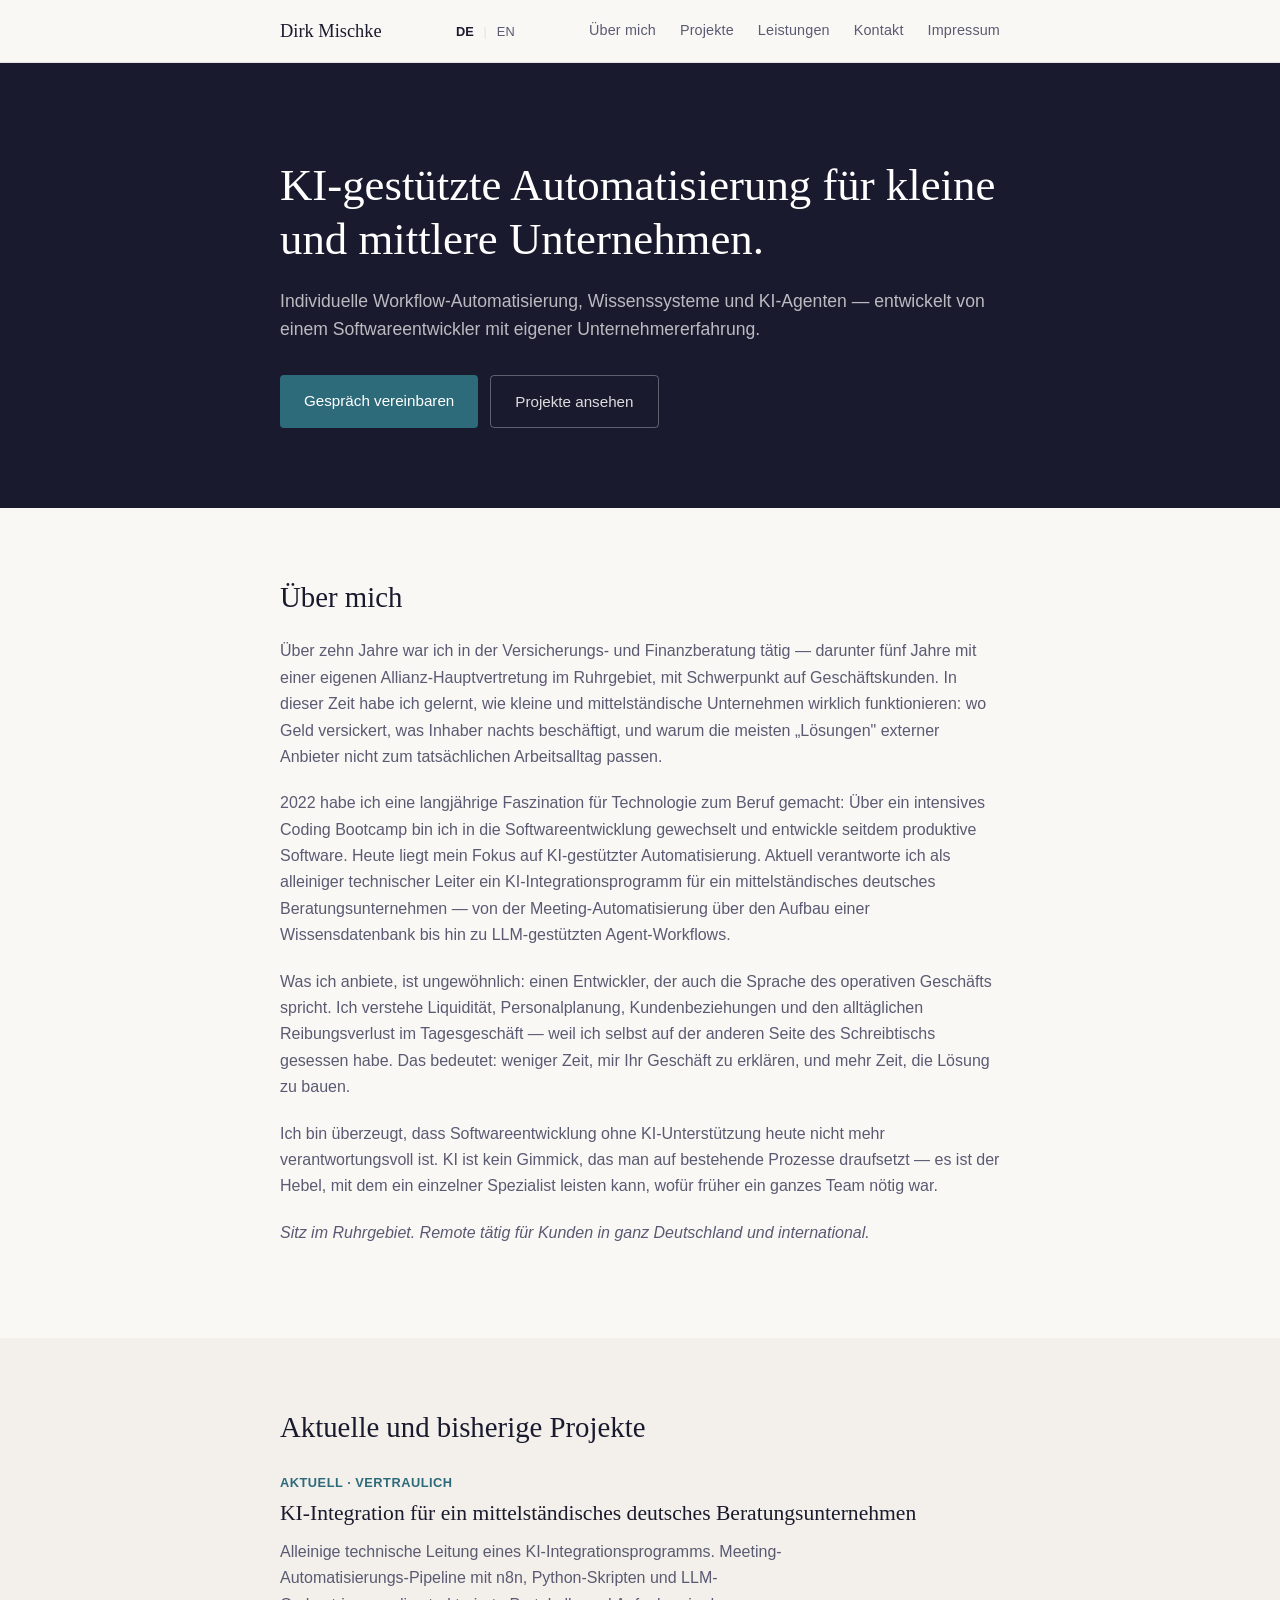
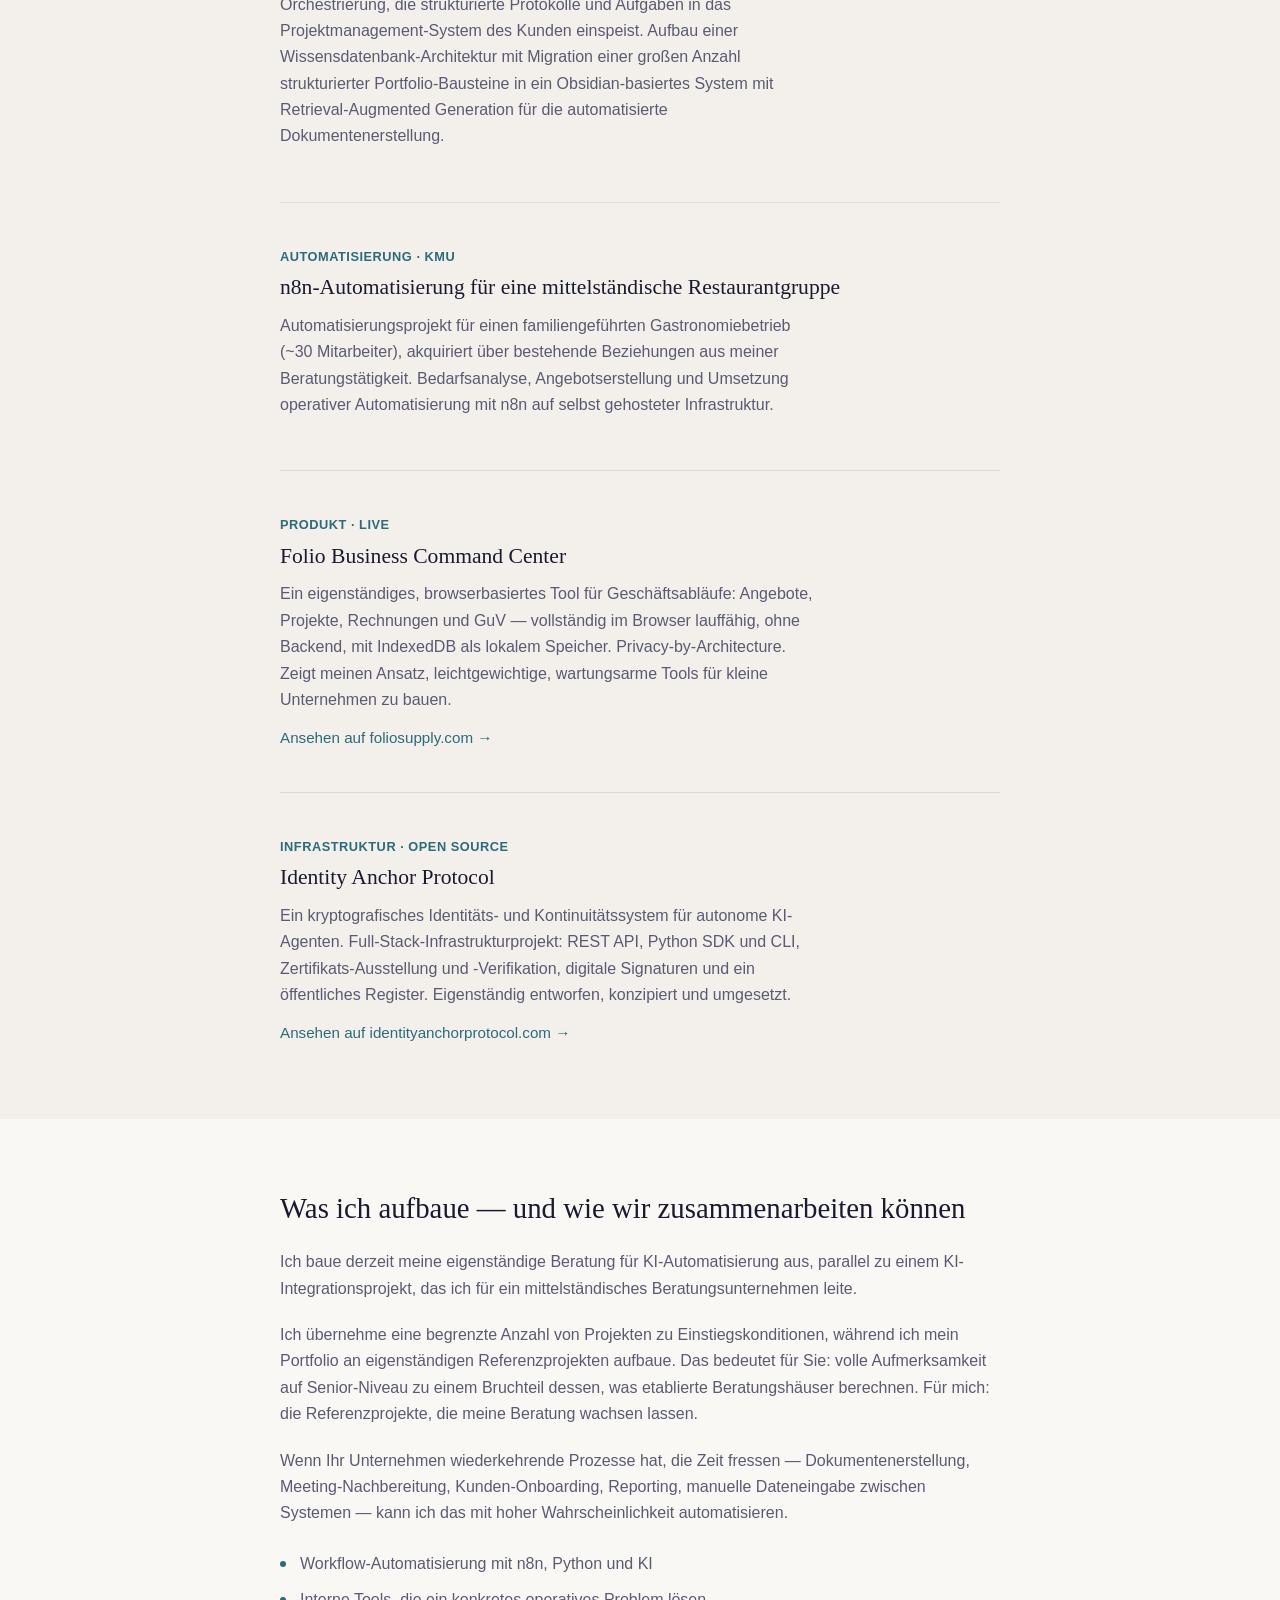
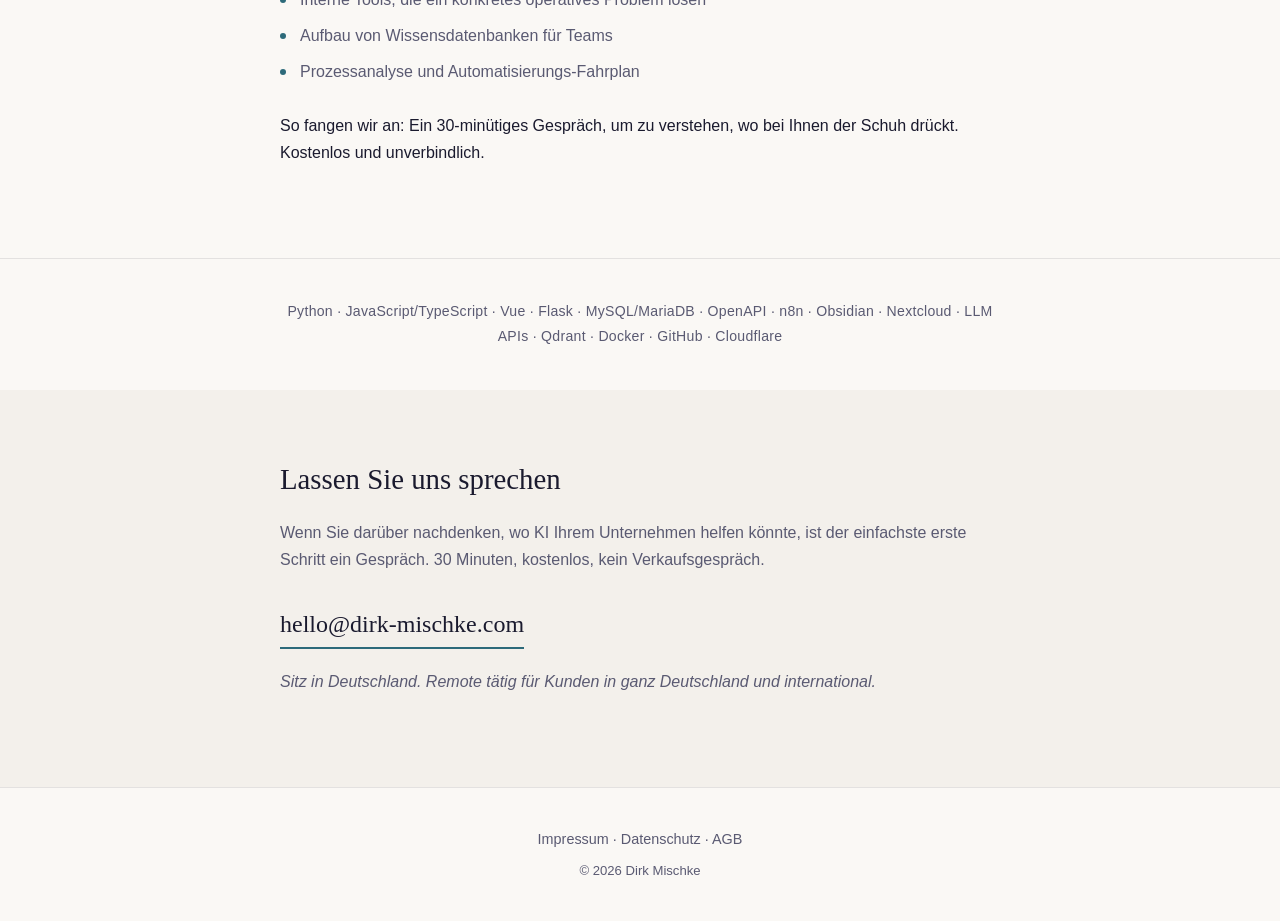
==== commit 679178f1: "Added german page as default and added a favicon." ====
--- a/index.html
+++ b/index.html
@@ -1,17 +1,18 @@
 <!DOCTYPE html>
-<html lang="en">
+<html lang="de">
 <head>
   <meta charset="UTF-8" />
-  <title>Dirk Mischke – AI-Assisted Automation for German Businesses</title>
+  <title>Dirk Mischke – KI-gestützte Automatisierung für Unternehmen</title>
   <meta name="viewport" content="width=device-width, initial-scale=1" />
-  <meta name="description" content="Custom workflow automation, knowledge systems, and AI agents — built by a developer with real business ownership experience." />
-  <meta property="og:title" content="Dirk Mischke – AI-Assisted Automation" />
-  <meta property="og:description" content="Custom workflow automation, knowledge systems, and AI agents — built by a developer with real business ownership experience." />
+  <meta name="description" content="Individuelle Workflow-Automatisierung, Wissenssysteme und KI-Agenten — entwickelt von einem Softwareentwickler mit eigener Unternehmererfahrung." />
+  <meta property="og:title" content="Dirk Mischke – KI-gestützte Automatisierung" />
+  <meta property="og:description" content="Individuelle Workflow-Automatisierung, Wissenssysteme und KI-Agenten — entwickelt von einem Softwareentwickler mit eigener Unternehmererfahrung." />
   <meta property="og:type" content="website" />
   <link rel="preconnect" href="https://fonts.googleapis.com" />
   <link rel="preconnect" href="https://fonts.gstatic.com" crossorigin />
   <link href="https://fonts.googleapis.com/css2?family=DM+Sans:wght@400;500;600&family=DM+Serif+Display&display=swap" rel="stylesheet" />
-  <link rel="stylesheet" href="style.css?v=2" />
+  <link rel="icon" href="favicon.svg" type="image/svg+xml" />
+  <link rel="stylesheet" href="style.css?v=3" />
 </head>
 <body>
 
@@ -19,15 +20,30 @@
     <div class="container nav-inner">
       <a href="#" class="brand-name">Dirk Mischke</a>
 
-      <button class="nav-toggle" aria-label="Toggle navigation" aria-expanded="false">
-        <span></span><span></span><span></span>
-      </button>
-
-      <nav class="nav-links" id="nav-links" aria-label="Primary navigation">
-        <a href="#about">About</a>
-        <a href="#work">Work</a>
-        <a href="#services">Services</a>
-        <a href="#contact">Contact</a>
+      <div class="nav-right">
+        <div class="lang-toggle" role="group" aria-label="Language">
+          <button class="lang-btn active" data-lang="de">DE</button>
+          <span class="lang-sep">|</span>
+          <button class="lang-btn" data-lang="en">EN</button>
+        </div>
+
+        <button class="nav-toggle" aria-label="Navigation öffnen" aria-expanded="false">
+          <span></span><span></span><span></span>
+        </button>
+      </div>
+
+      <nav class="nav-links" id="nav-links" aria-label="Hauptnavigation">
+        <!-- DE nav -->
+        <a href="#ueber-mich" class="i18n" data-lang="de">Über mich</a>
+        <a href="#projekte" class="i18n" data-lang="de">Projekte</a>
+        <a href="#leistungen" class="i18n" data-lang="de">Leistungen</a>
+        <a href="#kontakt" class="i18n" data-lang="de">Kontakt</a>
+        <!-- EN nav -->
+        <a href="#about" class="i18n" data-lang="en">About</a>
+        <a href="#work" class="i18n" data-lang="en">Work</a>
+        <a href="#services" class="i18n" data-lang="en">Services</a>
+        <a href="#contact" class="i18n" data-lang="en">Contact</a>
+        <!-- Shared -->
         <a href="impressum.html">Impressum</a>
       </nav>
     </div>
@@ -35,37 +51,93 @@
 
   <main>
 
+    <!-- ═══ HERO ═══ -->
+
     <section class="hero">
       <div class="container">
-        <h1>AI-assisted automation for small and mid-sized German businesses.</h1>
-        <p class="subline">Custom workflow automation, knowledge systems, and AI agents&nbsp;&mdash; built by a developer with real business ownership experience.</p>
-        <div class="actions">
-          <a class="btn primary" href="#contact">Let's talk</a>
-          <a class="btn secondary" href="#work">See my work</a>
-        </div>
-      </div>
-    </section>
-
-    <section id="about" class="section">
+        <div class="i18n" data-lang="de">
+          <h1>KI-gestützte Automatisierung für kleine und mittlere Unternehmen.</h1>
+          <p class="subline">Individuelle Workflow-Automatisierung, Wissenssysteme und KI-Agenten&nbsp;&mdash; entwickelt von einem Softwareentwickler mit eigener Unternehmererfahrung.</p>
+          <div class="actions">
+            <a class="btn primary" href="#kontakt">Gespräch vereinbaren</a>
+            <a class="btn secondary" href="#projekte">Projekte ansehen</a>
+          </div>
+        </div>
+        <div class="i18n" data-lang="en">
+          <h1>AI-assisted automation for small and mid-sized German businesses.</h1>
+          <p class="subline">Custom workflow automation, knowledge systems, and AI agents&nbsp;&mdash; built by a developer with real business ownership experience.</p>
+          <div class="actions">
+            <a class="btn primary" href="#contact">Let's talk</a>
+            <a class="btn secondary" href="#work">See my work</a>
+          </div>
+        </div>
+      </div>
+    </section>
+
+    <!-- ═══ ABOUT ═══ -->
+
+    <section id="ueber-mich" class="section i18n" data-lang="de">
+      <div class="container content">
+        <h2>Über mich</h2>
+        <p>Über zehn Jahre war ich in der Versicherungs- und Finanzberatung tätig&nbsp;&mdash; darunter fünf Jahre mit einer eigenen Allianz-Hauptvertretung im Ruhrgebiet, mit Schwerpunkt auf Geschäftskunden. In dieser Zeit habe ich gelernt, wie kleine und mittelständische Unternehmen wirklich funktionieren: wo Geld versickert, was Inhaber nachts beschäftigt, und warum die meisten „Lösungen" externer Anbieter nicht zum tatsächlichen Arbeitsalltag passen.</p>
+        <p>2022 habe ich eine langjährige Faszination für Technologie zum Beruf gemacht: Über ein intensives Coding Bootcamp bin ich in die Softwareentwicklung gewechselt und entwickle seitdem produktive Software. Heute liegt mein Fokus auf KI-gestützter Automatisierung. Aktuell verantworte ich als alleiniger technischer Leiter ein KI-Integrationsprogramm für ein mittelständisches deutsches Beratungsunternehmen&nbsp;&mdash; von der Meeting-Automatisierung über den Aufbau einer Wissensdatenbank bis hin zu LLM-gestützten Agent-Workflows.</p>
+        <p>Was ich anbiete, ist ungewöhnlich: einen Entwickler, der auch die Sprache des operativen Geschäfts spricht. Ich verstehe Liquidität, Personalplanung, Kundenbeziehungen und den alltäglichen Reibungsverlust im Tagesgeschäft&nbsp;&mdash; weil ich selbst auf der anderen Seite des Schreibtischs gesessen habe. Das bedeutet: weniger Zeit, mir Ihr Geschäft zu erklären, und mehr Zeit, die Lösung zu bauen.</p>
+        <p>Ich bin überzeugt, dass Softwareentwicklung ohne KI-Unterstützung heute nicht mehr verantwortungsvoll ist. KI ist kein Gimmick, das man auf bestehende Prozesse draufsetzt&nbsp;&mdash; es ist der Hebel, mit dem ein einzelner Spezialist leisten kann, wofür früher ein ganzes Team nötig war.</p>
+        <p class="location">Sitz im Ruhrgebiet. Remote tätig für Kunden in ganz Deutschland und international.</p>
+      </div>
+    </section>
+
+    <section id="about" class="section i18n" data-lang="en">
       <div class="container content">
         <h2>About</h2>
-
         <p>I spent over a decade in insurance and financial consulting&nbsp;&mdash; including running my own Allianz agency for five years, serving small and mid-sized businesses across the Ruhr region. That's where I learned how real companies operate: where money leaks, what owners worry about at 2&nbsp;a.m., and why most "solutions" from outside vendors don't fit how the business actually works.</p>
-
         <p>In 2022 I retrained as a software developer through a coding bootcamp, turning a long-standing fascination with technology into a profession, and have been shipping production software since. Today I focus on AI-assisted automation, and I'm currently the sole technical lead on a major AI integration at a mid-size German consulting firm&nbsp;&mdash; covering meeting-to-document automation, knowledge vault architecture, and LLM-powered agent workflows.</p>
-
         <p>What I offer is unusual: a developer who also speaks the language of business operations. I understand cash flow, staffing, client relationships, and the daily friction of running a company&nbsp;&mdash; because I've lived on that side of the desk. That means less time spent explaining your business to me, and more time building the solution.</p>
-
         <p>I believe software development without AI assistance is no longer professionally responsible. AI is not a gimmick to bolt on top of existing processes&nbsp;&mdash; it's the leverage that lets a one-person engagement deliver what used to require a team.</p>
-
         <p class="location">Based in the Ruhr region. Working remotely with clients across Germany and internationally.</p>
       </div>
     </section>
 
-    <section id="work" class="section section-alt">
+    <!-- ═══ WORK ═══ -->
+
+    <section id="projekte" class="section section-alt i18n" data-lang="de">
+      <div class="container">
+        <h2>Aktuelle und bisherige Projekte</h2>
+        <div class="work-list">
+
+          <article class="work-item">
+            <span class="work-label">Aktuell · Vertraulich</span>
+            <h3>KI-Integration für ein mittelständisches deutsches Beratungsunternehmen</h3>
+            <p>Alleinige technische Leitung eines KI-Integrationsprogramms. Meeting-Automatisierungs-Pipeline mit n8n, Python-Skripten und LLM-Orchestrierung, die strukturierte Protokolle und Aufgaben in das Projektmanagement-System des Kunden einspeist. Aufbau einer Wissensdatenbank-Architektur mit Migration einer großen Anzahl strukturierter Portfolio-Bausteine in ein Obsidian-basiertes System mit Retrieval-Augmented Generation für die automatisierte Dokumentenerstellung.</p>
+          </article>
+
+          <article class="work-item">
+            <span class="work-label">Automatisierung · KMU</span>
+            <h3>n8n-Automatisierung für eine mittelständische Restaurantgruppe</h3>
+            <p>Automatisierungsprojekt für einen familiengeführten Gastronomiebetrieb (~30 Mitarbeiter), akquiriert über bestehende Beziehungen aus meiner Beratungstätigkeit. Bedarfsanalyse, Angebotserstellung und Umsetzung operativer Automatisierung mit n8n auf selbst gehosteter Infrastruktur.</p>
+          </article>
+
+          <article class="work-item">
+            <span class="work-label">Produkt · Live</span>
+            <h3>Folio Business Command Center</h3>
+            <p>Ein eigenständiges, browserbasiertes Tool für Geschäftsabläufe: Angebote, Projekte, Rechnungen und GuV&nbsp;&mdash; vollständig im Browser lauffähig, ohne Backend, mit IndexedDB als lokalem Speicher. Privacy-by-Architecture. Zeigt meinen Ansatz, leichtgewichtige, wartungsarme Tools für kleine Unternehmen zu bauen.</p>
+            <a href="https://foliosupply.com" class="work-link">Ansehen auf foliosupply.com &rarr;</a>
+          </article>
+
+          <article class="work-item">
+            <span class="work-label">Infrastruktur · Open Source</span>
+            <h3>Identity Anchor Protocol</h3>
+            <p>Ein kryptografisches Identitäts- und Kontinuitätssystem für autonome KI-Agenten. Full-Stack-Infrastrukturprojekt: REST API, Python SDK und CLI, Zertifikats-Ausstellung und -Verifikation, digitale Signaturen und ein öffentliches Register. Eigenständig entworfen, konzipiert und umgesetzt.</p>
+            <a href="https://identityanchorprotocol.com" class="work-link">Ansehen auf identityanchorprotocol.com &rarr;</a>
+          </article>
+
+        </div>
+      </div>
+    </section>
+
+    <section id="work" class="section section-alt i18n" data-lang="en">
       <div class="container">
         <h2>Recent and current work</h2>
-
         <div class="work-list">
 
           <article class="work-item">
@@ -98,26 +170,41 @@
       </div>
     </section>
 
-    <section id="services" class="section">
+    <!-- ═══ SERVICES ═══ -->
+
+    <section id="leistungen" class="section i18n" data-lang="de">
+      <div class="container content">
+        <h2>Was ich aufbaue&nbsp;&mdash; und wie wir zusammenarbeiten können</h2>
+        <p>Ich baue derzeit meine eigenständige Beratung für KI-Automatisierung aus, parallel zu einem KI-Integrationsprojekt, das ich für ein mittelständisches Beratungsunternehmen leite.</p>
+        <p>Ich übernehme eine begrenzte Anzahl von Projekten zu Einstiegskonditionen, während ich mein Portfolio an eigenständigen Referenzprojekten aufbaue. Das bedeutet für Sie: volle Aufmerksamkeit auf Senior-Niveau zu einem Bruchteil dessen, was etablierte Beratungshäuser berechnen. Für mich: die Referenzprojekte, die meine Beratung wachsen lassen.</p>
+        <p>Wenn Ihr Unternehmen wiederkehrende Prozesse hat, die Zeit fressen&nbsp;&mdash; Dokumentenerstellung, Meeting-Nachbereitung, Kunden-Onboarding, Reporting, manuelle Dateneingabe zwischen Systemen&nbsp;&mdash; kann ich das mit hoher Wahrscheinlichkeit automatisieren.</p>
+        <ul class="services-list">
+          <li>Workflow-Automatisierung mit n8n, Python und KI</li>
+          <li>Interne Tools, die ein konkretes operatives Problem lösen</li>
+          <li>Aufbau von Wissensdatenbanken für Teams</li>
+          <li>Prozessanalyse und Automatisierungs-Fahrplan</li>
+        </ul>
+        <p class="cta-line">So fangen wir an: Ein 30-minütiges Gespräch, um zu verstehen, wo bei Ihnen der Schuh drückt. Kostenlos und unverbindlich.</p>
+      </div>
+    </section>
+
+    <section id="services" class="section i18n" data-lang="en">
       <div class="container content">
         <h2>What I'm building&nbsp;&mdash; and how you can work with me</h2>
-
         <p>I'm currently building my independent AI automation practice, alongside a major AI integration I'm leading for a mid-size German consulting firm.</p>
-
         <p>I'm taking on a small number of initial engagements at introductory rates while I build my portfolio of independent case studies. This means you get senior-level attention at a fraction of what established consultancies charge&nbsp;&mdash; and I get the real-world reference projects that let me grow this practice.</p>
-
         <p>If your business has repetitive processes that eat time&nbsp;&mdash; document creation, meeting follow-ups, client onboarding, reporting, data entry between systems&nbsp;&mdash; I can probably automate them.</p>
-
         <ul class="services-list">
           <li>Workflow automation using n8n, Python, and AI</li>
           <li>Internal tools that solve one specific operational pain point</li>
           <li>Knowledge base setup for teams that need institutional knowledge organized</li>
           <li>Process audit and automation roadmap</li>
         </ul>
-
         <p class="cta-line">How it starts: a 30-minute conversation to understand what you're dealing with. No cost, no obligation.</p>
       </div>
     </section>
+
+    <!-- ═══ STACK ═══ -->
 
     <section class="section-stack">
       <div class="container">
@@ -125,7 +212,18 @@
       </div>
     </section>
 
-    <section id="contact" class="section section-alt">
+    <!-- ═══ CONTACT ═══ -->
+
+    <section id="kontakt" class="section section-alt i18n" data-lang="de">
+      <div class="container content">
+        <h2>Lassen Sie uns sprechen</h2>
+        <p>Wenn Sie darüber nachdenken, wo KI Ihrem Unternehmen helfen könnte, ist der einfachste erste Schritt ein Gespräch. 30 Minuten, kostenlos, kein Verkaufsgespräch.</p>
+        <a href="mailto:hello@dirk-mischke.com" class="email-link">hello@dirk-mischke.com</a>
+        <p class="location">Sitz in Deutschland. Remote tätig für Kunden in ganz Deutschland und international.</p>
+      </div>
+    </section>
+
+    <section id="contact" class="section section-alt i18n" data-lang="en">
       <div class="container content">
         <h2>Let's talk</h2>
         <p>If you're thinking about where AI could help your business, the easiest first step is a conversation.</p>
@@ -136,9 +234,16 @@
 
   </main>
 
+  <!-- ═══ FOOTER ═══ -->
+
   <footer class="footer">
     <div class="container">
-      <p>
+      <p class="i18n" data-lang="de">
+        <a href="impressum.html">Impressum</a> ·
+        <a href="privacy.html">Datenschutz</a> ·
+        <a href="terms.html">AGB</a>
+      </p>
+      <p class="i18n" data-lang="en">
         <a href="impressum.html">Impressum</a> ·
         <a href="privacy.html">Privacy</a> ·
         <a href="terms.html">Terms</a>
@@ -148,33 +253,74 @@
   </footer>
 
   <script>
-    // Mobile nav toggle
-    const toggle = document.querySelector('.nav-toggle');
-    const links = document.getElementById('nav-links');
-    toggle.addEventListener('click', function () {
-      const expanded = this.getAttribute('aria-expanded') === 'true';
-      this.setAttribute('aria-expanded', !expanded);
-      links.classList.toggle('open');
-    });
-
-    // Close mobile nav on link click
-    links.querySelectorAll('a').forEach(function (a) {
-      a.addEventListener('click', function () {
-        toggle.setAttribute('aria-expanded', 'false');
-        links.classList.remove('open');
+    (function () {
+      var lang = localStorage.getItem('lang') || 'de';
+
+      function setLang(l) {
+        lang = l;
+        localStorage.setItem('lang', l);
+        document.documentElement.lang = l;
+
+        // Toggle visibility of i18n elements
+        document.querySelectorAll('.i18n').forEach(function (el) {
+          el.style.display = el.getAttribute('data-lang') === l ? '' : 'none';
+        });
+
+        // Update active button
+        document.querySelectorAll('.lang-btn').forEach(function (btn) {
+          btn.classList.toggle('active', btn.getAttribute('data-lang') === l);
+        });
+
+        // Update page title and meta
+        if (l === 'de') {
+          document.title = 'Dirk Mischke – KI-gestützte Automatisierung für Unternehmen';
+          document.querySelector('meta[name="description"]').content = 'Individuelle Workflow-Automatisierung, Wissenssysteme und KI-Agenten — entwickelt von einem Softwareentwickler mit eigener Unternehmererfahrung.';
+        } else {
+          document.title = 'Dirk Mischke – AI-Assisted Automation for German Businesses';
+          document.querySelector('meta[name="description"]').content = 'Custom workflow automation, knowledge systems, and AI agents — built by a developer with real business ownership experience.';
+        }
+      }
+
+      // Language toggle buttons
+      document.querySelectorAll('.lang-btn').forEach(function (btn) {
+        btn.addEventListener('click', function () {
+          setLang(this.getAttribute('data-lang'));
+        });
       });
-    });
-
-    // Smooth scroll for anchor links
-    document.querySelectorAll('a[href^="#"]').forEach(function (a) {
-      a.addEventListener('click', function (e) {
-        const target = document.querySelector(this.getAttribute('href'));
-        if (target) {
-          e.preventDefault();
-          target.scrollIntoView({ behavior: 'smooth' });
-        }
+
+      // Mobile nav toggle
+      var toggle = document.querySelector('.nav-toggle');
+      var links = document.getElementById('nav-links');
+      toggle.addEventListener('click', function () {
+        var expanded = this.getAttribute('aria-expanded') === 'true';
+        this.setAttribute('aria-expanded', !expanded);
+        links.classList.toggle('open');
       });
-    });
+
+      // Close mobile nav on link click
+      links.querySelectorAll('a').forEach(function (a) {
+        a.addEventListener('click', function () {
+          toggle.setAttribute('aria-expanded', 'false');
+          links.classList.remove('open');
+        });
+      });
+
+      // Smooth scroll for anchor links
+      document.querySelectorAll('a[href^="#"]').forEach(function (a) {
+        a.addEventListener('click', function (e) {
+          var href = this.getAttribute('href');
+          if (href === '#') return;
+          var target = document.querySelector(href);
+          if (target) {
+            e.preventDefault();
+            target.scrollIntoView({ behavior: 'smooth' });
+          }
+        });
+      });
+
+      // Initialize
+      setLang(lang);
+    })();
   </script>
 
 </body>
--- a/style.css
+++ b/style.css
@@ -1,299 +1,445 @@
-:root{
-  --bg: #f4f9ff;
-  --surface: rgba(255,255,255,.85);
-  --surface-2: rgba(255,255,255,.95);
-  --border: rgba(30, 64, 175, .12);
-  --text: #0f172a;
-  --muted: #475569;
-  --muted-2: #64748b;
-  --accent: #2563eb;
-  --accent-2: #1d4ed8;
-  --shadow: 0 18px 48px rgba(37, 99, 235, .12);
-  --radius: 18px;
-  --max: 1020px;
-}
-
-*{ box-sizing:border-box; }
-html, body{ height:100%; }
-body{
-  margin:0;
-  font-family: ui-sans-serif, system-ui, -apple-system, Segoe UI, Roboto, Helvetica, Arial, "Apple Color Emoji","Segoe UI Emoji";
-  background:
-    radial-gradient(1200px 600px at 10% 10%, rgba(147,197,253,.4), transparent 60%),
-    radial-gradient(1200px 600px at 90% 30%, rgba(59,130,246,.25), transparent 55%),
-    linear-gradient(180deg, #e0f2fe 0%, #bfdbfe 50%, #e0f2fe 100%);
+:root {
+  --navy: #1a1a2e;
+  --navy-light: #24243e;
+  --cream: #faf8f5;
+  --cream-alt: #f3f0eb;
+  --accent: #2d6a7a;
+  --accent-hover: #245868;
+  --text: #1a1a2e;
+  --text-muted: #5a5a72;
+  --border: rgba(26, 26, 46, 0.1);
+  --max: 720px;
+}
+
+*, *::before, *::after { box-sizing: border-box; }
+
+html {
+  scroll-behavior: smooth;
+}
+
+body {
+  margin: 0;
+  font-family: 'DM Sans', sans-serif;
+  font-size: 1rem;
+  line-height: 1.65;
   color: var(--text);
-  line-height:1.55;
-}
-
-a{ color: var(--text); text-decoration:none; }
-a:hover{ text-decoration: underline; }
-
-.container{
-  width: min(var(--max), calc(100% - 2.2rem));
+  background: var(--cream);
+  -webkit-font-smoothing: antialiased;
+}
+
+a {
+  color: var(--accent);
+  text-decoration: none;
+}
+a:hover {
+  text-decoration: underline;
+}
+
+h1, h2, h3 {
+  font-family: 'DM Serif Display', serif;
+  font-weight: 400;
+  line-height: 1.2;
+}
+
+.container {
+  width: min(var(--max), calc(100% - 2.5rem));
   margin: 0 auto;
 }
 
-.nav{
+/* ── Nav ── */
+
+.nav {
   position: sticky;
   top: 0;
-  z-index: 20;
-  backdrop-filter: blur(10px);
-  background: rgba(255,255,255,.75);
+  z-index: 100;
+  background: rgba(250, 248, 245, 0.95);
+  backdrop-filter: blur(8px);
   border-bottom: 1px solid var(--border);
 }
-.nav-inner{
-  display:flex;
-  justify-content:space-between;
-  align-items:center;
-  padding: .95rem 0;
-  gap:1rem;
-}
-.brand{
-  display:flex;
-  align-items:center;
-  gap:.75rem;
-  min-width: 240px;
-}
-.mark{
-  width: 36px;
-  height: 36px;
-  border-radius: 12px;
-  background: linear-gradient(135deg, rgba(94,234,212,.9), rgba(96,165,250,.9));
-  box-shadow: 0 12px 28px rgba(0,0,0,.35);
-}
-.brand-name{
-  font-weight: 780;
-  letter-spacing: .2px;
-}
-.brand-sub{
-  font-size: .86rem;
-  color: var(--muted);
-  margin-top: -2px;
-}
-
-.nav-links{
-  display:flex;
-  gap:1rem;
-  align-items:center;
-  flex-wrap:wrap;
-  justify-content:flex-end;
-}
-.nav-links a{
-  font-size: .92rem;
-  color: var(--muted);
-  padding: .35rem .55rem;
-  border-radius: 10px;
-}
-.nav-links a:hover{
+
+.nav-inner {
+  display: flex;
+  justify-content: space-between;
+  align-items: center;
+  padding: 1rem 0;
+}
+
+.brand-name {
+  font-family: 'DM Serif Display', serif;
+  font-size: 1.15rem;
+  color: var(--navy);
+  text-decoration: none;
+}
+.brand-name:hover {
+  text-decoration: none;
+}
+
+.nav-links {
+  display: flex;
+  gap: 1.5rem;
+  align-items: center;
+}
+
+.nav-links a {
+  font-size: 0.9rem;
+  color: var(--text-muted);
+  letter-spacing: 0.01em;
+}
+.nav-links a:hover {
   color: var(--text);
-  background: rgba(255,255,255,.06);
-  text-decoration:none;
-}
-
-.hero{
-  padding: 5.2rem 0 2.8rem;
-}
-.hero-grid{
-  display:grid;
-  grid-template-columns: 1.2fr .8fr;
-  gap: 2rem;
-  align-items: start;
-}
-.kicker{
-  display:inline-flex;
-  align-items:center;
-  gap:.5rem;
-  padding: .35rem .65rem;
-  border-radius: 999px;
-  border: 1px solid var(--border);
-  background: rgba(255,255,255,.04);
-  color: var(--muted);
-  font-size: .86rem;
-}
-.kicker .dot{
-  width: 8px; height: 8px; border-radius: 99px;
+  text-decoration: none;
+}
+
+.nav-toggle {
+  display: none;
+  background: none;
+  border: none;
+  cursor: pointer;
+  padding: 0.25rem;
+  flex-direction: column;
+  gap: 5px;
+}
+.nav-toggle span {
+  display: block;
+  width: 22px;
+  height: 2px;
+  background: var(--navy);
+  border-radius: 1px;
+  transition: transform 0.2s, opacity 0.2s;
+}
+
+.nav-right {
+  display: flex;
+  align-items: center;
+  gap: 1rem;
+}
+
+.lang-toggle {
+  display: flex;
+  align-items: center;
+  gap: 0.3rem;
+  font-size: 0.8rem;
+  letter-spacing: 0.04em;
+}
+
+.lang-sep {
+  color: var(--border);
+  user-select: none;
+}
+
+.lang-btn {
+  background: none;
+  border: none;
+  cursor: pointer;
+  padding: 0.15rem 0.3rem;
+  font-family: 'DM Sans', sans-serif;
+  font-size: 0.8rem;
+  font-weight: 500;
+  color: var(--text-muted);
+  border-radius: 3px;
+  transition: color 0.15s;
+}
+.lang-btn:hover {
+  color: var(--text);
+}
+.lang-btn.active {
+  color: var(--navy);
+  font-weight: 600;
+}
+
+/* ── Hero ── */
+
+.hero {
+  padding: 6rem 0 5rem;
+  background: var(--navy);
+  color: #fff;
+}
+
+.hero h1 {
+  font-size: clamp(2rem, 4.5vw, 2.8rem);
+  color: #fff;
+  margin: 0 0 1.25rem;
+  max-width: 18em;
+}
+
+.subline {
+  font-size: 1.1rem;
+  color: rgba(255, 255, 255, 0.7);
+  max-width: 42em;
+  margin: 0 0 2rem;
+  line-height: 1.6;
+}
+
+.actions {
+  display: flex;
+  flex-wrap: wrap;
+  gap: 0.75rem;
+}
+
+.btn {
+  display: inline-block;
+  padding: 0.8rem 1.5rem;
+  font-family: 'DM Sans', sans-serif;
+  font-size: 0.95rem;
+  font-weight: 500;
+  border-radius: 4px;
+  text-decoration: none;
+  transition: background 0.15s, color 0.15s;
+  cursor: pointer;
+}
+.btn:hover {
+  text-decoration: none;
+}
+
+.btn.primary {
   background: var(--accent);
-  box-shadow: 0 0 0 6px rgba(94,234,212,.12);
-}
-h1{
-  font-size: clamp(2.1rem, 3.4vw, 3.2rem);
-  margin: 1rem 0 .8rem;
-  letter-spacing: -0.8px;
-  line-height: 1.12;
-}
-.lede{
-  font-size: 1.06rem;
-  color: var(--muted);
-  max-width: 58ch;
-}
-.actions{
+  color: #fff;
+  border: none;
+}
+.btn.primary:hover {
+  background: var(--accent-hover);
+}
+
+.btn.secondary {
+  background: transparent;
+  color: rgba(255, 255, 255, 0.85);
+  border: 1px solid rgba(255, 255, 255, 0.3);
+}
+.btn.secondary:hover {
+  background: rgba(255, 255, 255, 0.08);
+  color: #fff;
+}
+
+/* ── Sections ── */
+
+.section {
+  padding: 4.5rem 0;
+}
+
+.section-alt {
+  background: var(--cream-alt);
+}
+
+.content {
+  max-width: var(--max);
+}
+
+.content h2,
+.section h2 {
+  font-size: 1.8rem;
+  margin: 0 0 1.5rem;
+  color: var(--navy);
+}
+
+.content p {
+  color: var(--text-muted);
+  margin: 0 0 1.25rem;
+}
+
+.location {
+  font-style: italic;
+  color: var(--text-muted) !important;
+}
+
+/* ── Work ── */
+
+.work-list {
+  display: flex;
+  flex-direction: column;
+  gap: 2.5rem;
+  margin-top: 0.5rem;
+}
+
+.work-item {
+  padding-bottom: 2.5rem;
+  border-bottom: 1px solid var(--border);
+}
+.work-item:last-child {
+  border-bottom: none;
+  padding-bottom: 0;
+}
+
+.work-label {
+  display: inline-block;
+  font-size: 0.8rem;
+  font-weight: 600;
+  letter-spacing: 0.04em;
+  text-transform: uppercase;
+  color: var(--accent);
+  margin-bottom: 0.5rem;
+}
+
+.work-item h3 {
+  font-size: 1.35rem;
+  margin: 0 0 0.75rem;
+  color: var(--navy);
+}
+
+.work-item p {
+  color: var(--text-muted);
+  margin: 0 0 0.75rem;
+  max-width: 60ch;
+}
+
+.work-link {
+  font-size: 0.95rem;
+  font-weight: 500;
+  color: var(--accent);
+}
+.work-link:hover {
+  text-decoration: underline;
+}
+
+/* ── Services ── */
+
+.services-list {
+  list-style: none;
+  padding: 0;
+  margin: 1.5rem 0 1.75rem;
+}
+
+.services-list li {
+  position: relative;
+  padding-left: 1.25rem;
+  color: var(--text-muted);
+  margin-bottom: 0.6rem;
+}
+.services-list li::before {
+  content: '';
+  position: absolute;
+  left: 0;
+  top: 0.65em;
+  width: 6px;
+  height: 6px;
+  border-radius: 50%;
+  background: var(--accent);
+}
+
+.cta-line {
+  font-weight: 500;
+  color: var(--navy) !important;
+}
+
+/* ── Stack ── */
+
+.section-stack {
+  padding: 2.5rem 0;
+  border-top: 1px solid var(--border);
+}
+
+.stack-tags {
+  font-size: 0.88rem;
+  color: var(--text-muted);
+  text-align: center;
+  letter-spacing: 0.02em;
+  margin: 0;
+  line-height: 1.8;
+}
+
+/* ── Contact ── */
+
+.email-link {
+  display: inline-block;
+  font-family: 'DM Serif Display', serif;
+  font-size: 1.5rem;
+  color: var(--navy);
+  margin: 0.75rem 0 1.25rem;
+  text-decoration: none;
+  border-bottom: 2px solid var(--accent);
+  padding-bottom: 2px;
+}
+.email-link:hover {
+  color: var(--accent);
+  text-decoration: none;
+}
+
+/* ── Footer ── */
+
+.footer {
+  padding: 2.5rem 0;
+  border-top: 1px solid var(--border);
+  text-align: center;
+}
+
+.footer p {
+  margin: 0;
+  color: var(--text-muted);
+  font-size: 0.9rem;
+}
+
+.footer a {
+  color: var(--text-muted);
+}
+.footer a:hover {
+  color: var(--text);
+}
+
+.copyright {
+  margin-top: 0.5rem !important;
+  font-size: 0.82rem !important;
+  color: var(--text-muted);
+}
+
+/* ── Legal pages (kept from old site) ── */
+
+.legal {
+  padding: 2.2rem 0 3.2rem;
+}
+.legal h1 {
+  font-family: 'DM Serif Display', serif;
+  font-size: 2.2rem;
+  margin: 1rem 0 0.6rem;
+}
+.legal h2 {
   margin-top: 1.4rem;
-  display:flex;
-  flex-wrap:wrap;
-  gap: .75rem;
-}
-.btn{
-  display:inline-flex;
-  align-items:center;
-  justify-content:center;
-  gap:.55rem;
-  padding: .78rem 1rem;
-  border-radius: 14px;
-  border: 1px solid var(--border);
-  background: rgba(255,255,255,.04);
-  color: var(--text);
-  font-weight: 680;
-  box-shadow: 0 10px 28px rgba(0,0,0,.22);
-}
-.btn:hover{ background: rgba(255,255,255,.08); text-decoration:none; }
-.btn.primary{
-  background: linear-gradient(135deg, rgba(94,234,212,.92), rgba(96,165,250,.92));
-  border: 0;
-  color: rgba(11,18,32,.92);
-  box-shadow: 0 18px 40px rgba(0,0,0,.35);
-}
-.btn.primary:hover{ filter: brightness(1.05); }
-
-.panel{
-  border: 1px solid var(--border);
-  border-radius: var(--radius);
-  background: var(--surface);
-  box-shadow: var(--shadow);
-  padding: 1.1rem 1.1rem;
-}
-.panel h2{
-  font-size: 1.02rem;
-  margin: 0 0 .5rem;
-  color: var(--text);
-}
-.badge{
-  display:inline-flex;
-  align-items:center;
-  gap:.55rem;
-  padding: .45rem .7rem;
-  border-radius: 999px;
-  border: 1px solid var(--border);
-  background: rgba(255,255,255,.04);
-  font-weight: 700;
-}
-.badge.ok .dot{ background: var(--accent); }
-.badge.warn .dot{ background: #fbbf24; }
-.badge.down .dot{ background: #fb7185; }
-.badge .dot{
-  width: 9px; height: 9px; border-radius: 99px;
-  box-shadow: 0 0 0 6px rgba(255,255,255,.06);
-}
-.panel p{
-  color: var(--muted);
-  margin: .55rem 0 0;
-  font-size: .94rem;
-}
-
-.section{
-  padding: 2.6rem 0;
-}
-.section-title{
-  font-size: 1.45rem;
-  letter-spacing: -0.3px;
-  margin: 0 0 .8rem;
-}
-.section p{ color: var(--muted); margin: .6rem 0; }
-
-.grid{
-  display:grid;
-  gap: 1rem;
-}
-.cards-2{ grid-template-columns: repeat(2, minmax(0, 1fr)); }
-.cards-3{ grid-template-columns: repeat(3, minmax(0, 1fr)); }
-
-.card{
-  border: 1px solid var(--border);
-  border-radius: var(--radius);
-  background: rgba(255,255,255,.05);
-  padding: 1.15rem 1.1rem;
-  box-shadow: 0 12px 34px rgba(0,0,0,.25);
-  transition: transform .16s ease, background .16s ease, border-color .16s ease;
-}
-.card:hover{
-  transform: translateY(-4px);
-  background: var(--surface-2);
-  border-color: rgba(255,255,255,.22);
-}
-.card h3{
-  margin: .1rem 0 .4rem;
-  font-size: 1.05rem;
-}
-.meta{
-  color: var(--accent);
-  font-weight: 760;
-  font-size: .9rem;
-  margin: .05rem 0 .45rem;
-}
-
-.pricing{
-  display:grid;
-  grid-template-columns: repeat(3, minmax(0, 1fr));
-  gap: 1rem;
-  margin-top: 1rem;
-}
-.price{
-  font-size: 2.2rem;
-  font-weight: 840;
-  letter-spacing: -1px;
-  margin: .25rem 0 .35rem;
-  background: linear-gradient(135deg, rgba(94,234,212,.95), rgba(96,165,250,.95));
-  -webkit-background-clip: text;
-  background-clip: text;
-  color: transparent;
-}
-.note{
-  margin-top: 1rem;
-  padding: .95rem 1rem;
-  border-radius: var(--radius);
-  border: 1px dashed rgba(255,255,255,.22);
-  background: rgba(255,255,255,.03);
-  color: var(--muted);
-}
-
-.code{
-  margin-top: .8rem;
-  padding: 1rem;
-  border-radius: var(--radius);
-  border: 1px solid rgba(255,255,255,.14);
-  background: rgba(30,64,175,.06);
-  overflow:auto;
-}
-code, pre{ font-family: ui-monospace, SFMono-Regular, Menlo, Monaco, Consolas, "Liberation Mono", "Courier New", monospace; }
-pre{ margin:0; color: color: #0f172a; font-size: .92rem; }
-
-.footer{
-  padding: 2.2rem 0;
-  border-top: 1px solid var(--border);
-  color: var(--muted);
-}
-.footer a{ color: var(--muted); }
-.footer a:hover{ color: var(--text); text-decoration:none; }
-
-.legal{
-  padding: 2.2rem 0 3.2rem;
-}
-.legal h1{ font-size: 2.2rem; margin: 1rem 0 .6rem; }
-.legal h2{ margin-top: 1.4rem; font-size: 1.15rem; }
-.legal p, .legal li{ color: var(--muted); }
-.legal ul{ padding-left: 1.2rem; }
-
-hr.sep{
-  border: 0;
-  height: 1px;
-  background: rgba(255,255,255,.10);
-  margin: 1.6rem 0;
-}
-
-@media (max-width: 980px){
-  .hero-grid{ grid-template-columns: 1fr; }
-  .brand{ min-width: unset; }
-  .cards-2{ grid-template-columns: 1fr; }
-  .cards-3{ grid-template-columns: 1fr; }
-  .pricing{ grid-template-columns: 1fr; }
-}
+  font-size: 1.15rem;
+}
+.legal p, .legal li {
+  color: var(--text-muted);
+}
+.legal ul {
+  padding-left: 1.2rem;
+}
+
+/* ── Responsive ── */
+
+@media (max-width: 640px) {
+  .nav-toggle {
+    display: flex;
+  }
+
+  .nav-links {
+    display: none;
+    flex-direction: column;
+    position: absolute;
+    top: 100%;
+    left: 0;
+    right: 0;
+    background: var(--cream);
+    border-bottom: 1px solid var(--border);
+    padding: 1rem 1.25rem;
+    gap: 0.75rem;
+  }
+  .nav-links.open {
+    display: flex;
+  }
+  .nav-links a {
+    font-size: 1rem;
+  }
+
+  .nav-inner {
+    position: relative;
+  }
+
+  .hero {
+    padding: 4rem 0 3.5rem;
+  }
+
+  .section {
+    padding: 3rem 0;
+  }
+
+  .email-link {
+    font-size: 1.2rem;
+  }
+}
